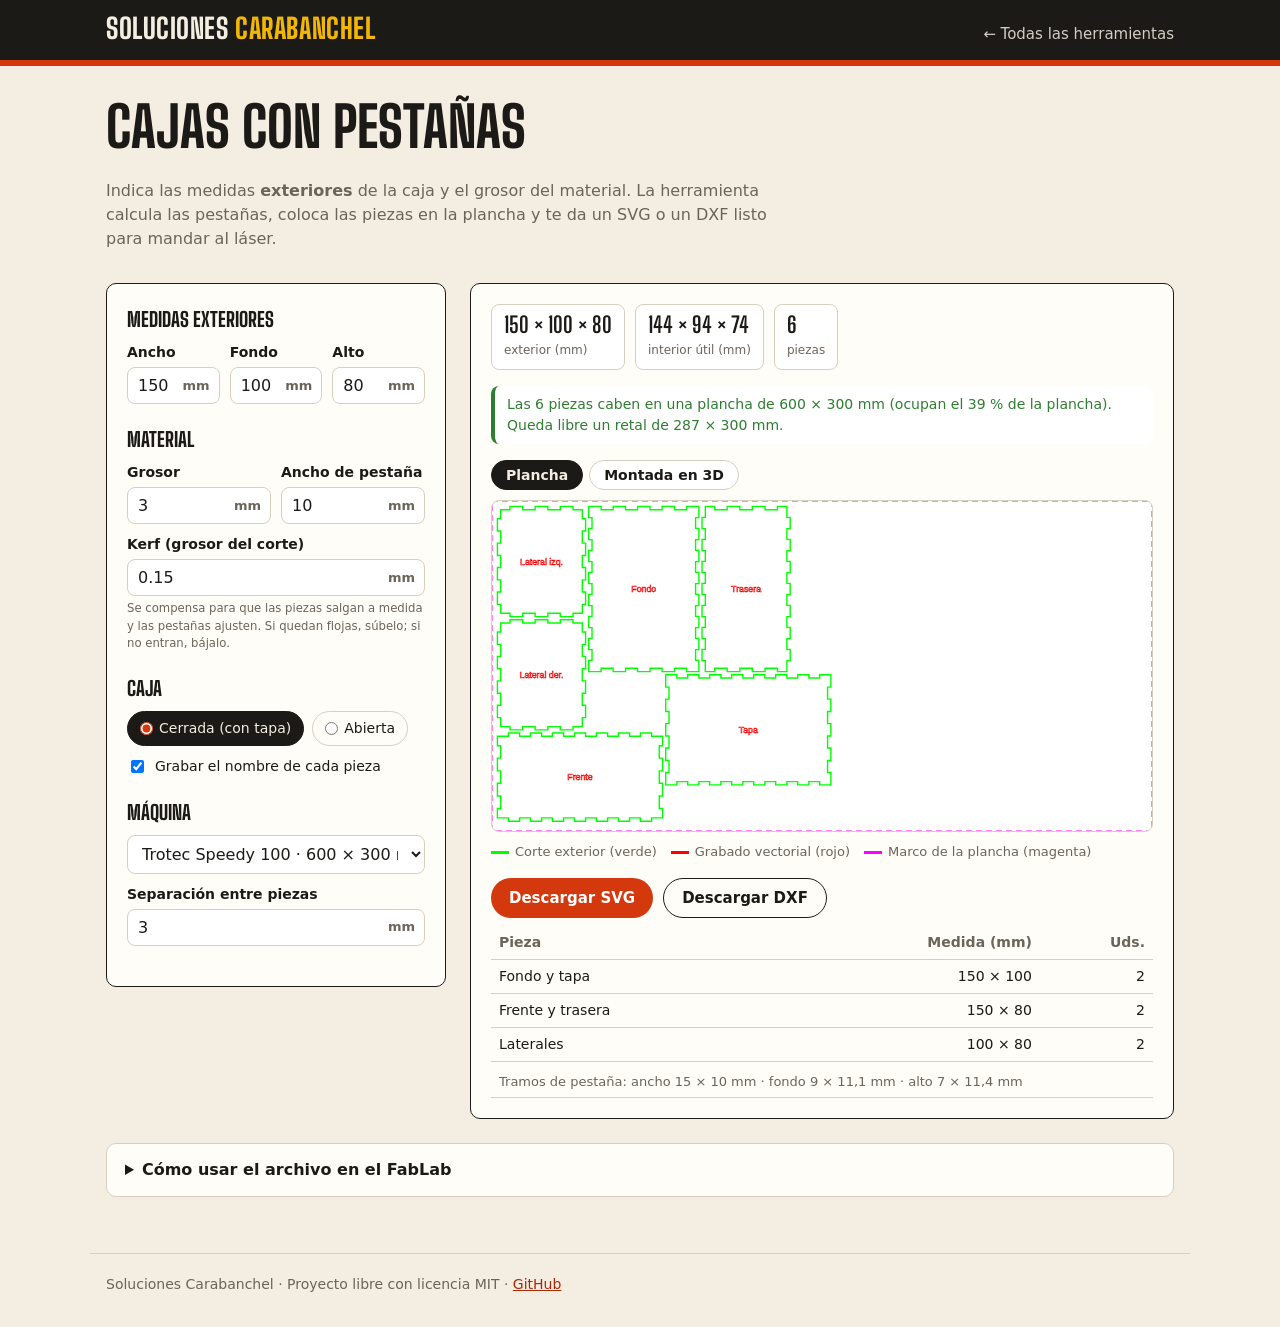
==== cajas/index.html @ 9b2685f3 "Ver la caja montada en 3D en el generador de cajas - cajas/geometria.js: ensamblarCaja() coloca cada" ====
<!doctype html>
<html lang="es">
<head>
  <meta charset="utf-8">
  <meta name="viewport" content="width=device-width, initial-scale=1">
  <title>Cajas con pestañas · Soluciones Carabanchel</title>
  <meta name="description" content="Generador de cajas con uniones de pestañas para corte láser. Medidas exteriores, grosor y kerf; descarga en SVG por capas.">
  <link rel="preconnect" href="https://fonts.googleapis.com">
  <link rel="preconnect" href="https://fonts.gstatic.com" crossorigin>
  <link href="https://fonts.googleapis.com/css2?family=Big+Shoulders+Display:wght@700;800&display=swap" rel="stylesheet">
  <link rel="stylesheet" href="../estilos.css">
  <script type="importmap">
    {
      "imports": {
        "three": "../comun/vendor/three/three.module.js",
        "three/addons/": "../comun/vendor/three/addons/"
      }
    }
  </script>
  <style>
    .intro { padding: 32px 0 8px; }
    .intro h1 { font-size: clamp(36px, 7vw, 56px); }
    .intro p { margin: 0; color: var(--suave); max-width: 680px; }

    .app { display: grid; grid-template-columns: 340px 1fr; gap: 24px; margin-top: 24px; align-items: start; }
    @media (max-width: 820px) { .app { grid-template-columns: 1fr; } }

    form, .resultado { background: var(--tarjeta); border: 1.5px solid var(--tinta); border-radius: var(--radio); padding: 20px; }
    fieldset { border: 0; padding: 0; margin: 0 0 20px; }
    legend { font-family: var(--titulos); font-weight: 800; font-size: 20px; text-transform: uppercase; margin-bottom: 8px; padding: 0; }
    .campos { display: grid; grid-template-columns: repeat(3, 1fr); gap: 10px; }
    .campos.dos { grid-template-columns: repeat(2, 1fr); }
    label { display: flex; flex-direction: column; gap: 4px; font-size: 14px; font-weight: 600; }
    label small { font-weight: 400; color: var(--suave); }
    input[type=number], select {
      width: 100%; font: 16px var(--texto); padding: 8px 10px; border: 1.5px solid var(--linea);
      border-radius: 8px; background: #fff; color: var(--tinta); min-width: 0;
    }
    input[type=number]:focus, select:focus { outline: 2px solid var(--acento); outline-offset: 1px; border-color: transparent; }
    .unidad { position: relative; }
    .unidad input { padding-right: 34px; }
    .unidad::after { content: 'mm'; position: absolute; right: 10px; bottom: 9px; font-size: 13px; color: var(--suave); pointer-events: none; }
    .opciones { display: flex; gap: 8px; flex-wrap: wrap; }
    .opciones label { flex-direction: row; align-items: center; gap: 6px; font-weight: 500; border: 1.5px solid var(--linea); border-radius: 999px; padding: 6px 12px; cursor: pointer; }
    .opciones label:has(input:checked) { border-color: var(--tinta); background: var(--tinta); color: var(--papel); }
    .opciones input { accent-color: var(--acento); margin: 0; }
    .check { flex-direction: row; align-items: center; gap: 8px; font-weight: 500; margin-top: 10px; }
    .ayuda { font-size: 13px; color: var(--suave); margin: 8px 0 0; }

    .resumen { display: flex; gap: 10px; flex-wrap: wrap; margin-bottom: 16px; }
    .dato { border: 1px solid var(--linea); border-radius: 8px; padding: 8px 12px; background: #fff; }
    .dato b { display: block; font-family: var(--titulos); font-size: 22px; line-height: 1.1; }
    .dato span { font-size: 12px; color: var(--suave); }

    .mensajes { list-style: none; padding: 0; margin: 0 0 16px; display: grid; gap: 6px; font-size: 14px; }
    .mensajes li { padding: 8px 12px; border-radius: 8px; border-left: 4px solid; background: #fff; }
    .mensajes .error { border-color: var(--error); color: var(--error); }
    .mensajes .aviso { border-color: var(--aviso); color: var(--aviso); }
    .mensajes .ok { border-color: var(--ok); color: var(--ok); }

    .lienzo { background: #fff; border: 1px solid var(--linea); border-radius: 8px; overflow: hidden; }
    .lienzo svg { display: block; width: 100%; height: auto; max-height: 62vh; }
    .lienzo svg * { vector-effect: non-scaling-stroke; }
    .lienzo .corte path { stroke-width: 1.4px; }
    .lienzo .grabado text { stroke-width: 0.6px; }
    .lienzo .marco rect { stroke-width: 1px; stroke-dasharray: 6 4; }

    .vistas { display: flex; gap: 6px; margin-bottom: 10px; }
    .vistas button { font: 600 14px var(--texto); padding: 6px 14px; border-radius: 999px; border: 1.5px solid var(--linea); background: #fff; color: var(--tinta); cursor: pointer; }
    .vistas button[aria-pressed=true] { background: var(--tinta); border-color: var(--tinta); color: var(--papel); }
    #vista3d { height: min(62vh, 520px); background: #fff; border: 1px solid var(--linea); border-radius: 8px; overflow: hidden; }
    .visor3d-aviso { padding: 16px; margin: 0; color: var(--suave); }
    .despiece { display: flex; flex-direction: row; align-items: center; gap: 10px; flex-wrap: wrap; font-size: 14px; font-weight: 600; margin: 10px 0 16px; }
    .despiece input { width: 200px; accent-color: var(--acento); }
    .despiece small { font-weight: 400; color: var(--suave); }

    .leyenda { display: flex; gap: 14px; flex-wrap: wrap; font-size: 13px; color: var(--suave); margin: 10px 0 16px; }
    .leyenda i { display: inline-block; width: 18px; height: 3px; vertical-align: middle; margin-right: 6px; }

    table { width: 100%; border-collapse: collapse; font-size: 14px; margin-top: 8px; }
    th, td { text-align: left; padding: 6px 8px; border-bottom: 1px solid var(--linea); }
    th { font-weight: 600; color: var(--suave); }
    td.num, th.num { text-align: right; font-variant-numeric: tabular-nums; }
    .acciones { display: flex; gap: 10px; flex-wrap: wrap; margin-top: 16px; }

    details { margin-top: 24px; background: var(--tarjeta); border: 1px solid var(--linea); border-radius: var(--radio); padding: 14px 18px; }
    summary { font-weight: 600; cursor: pointer; }
    details ul { margin: 10px 0 0; padding-left: 20px; }
  </style>
</head>
<body>
  <header class="cabecera">
    <div class="envoltorio">
      <a class="marca" href="../">Soluciones <span>Carabanchel</span></a>
      <nav><a href="../">← Todas las herramientas</a></nav>
    </div>
  </header>

  <main class="envoltorio">
    <section class="intro">
      <h1>Cajas con pestañas</h1>
      <p>Indica las medidas <strong>exteriores</strong> de la caja y el grosor del material. La herramienta calcula las pestañas, coloca las piezas en la plancha y te da un SVG o un DXF listo para mandar al láser.</p>
    </section>

    <div class="app">
      <form id="formulario" autocomplete="off">
        <fieldset>
          <legend>Medidas exteriores</legend>
          <div class="campos">
            <label>Ancho <span class="unidad"><input type="number" name="ancho" value="150" min="10" step="0.5" inputmode="decimal"></span></label>
            <label>Fondo <span class="unidad"><input type="number" name="fondo" value="100" min="10" step="0.5" inputmode="decimal"></span></label>
            <label>Alto <span class="unidad"><input type="number" name="alto" value="80" min="10" step="0.5" inputmode="decimal"></span></label>
          </div>
        </fieldset>

        <fieldset>
          <legend>Material</legend>
          <div class="campos dos">
            <label>Grosor <span class="unidad"><input type="number" name="grosor" value="3" min="0.5" step="0.1" inputmode="decimal" list="grosores"></span></label>
            <label>Ancho de pestaña <span class="unidad"><input type="number" name="pestana" value="10" min="2" step="0.5" inputmode="decimal"></span></label>
          </div>
          <datalist id="grosores"><option value="2"><option value="3"><option value="4"><option value="5"><option value="6"></datalist>
          <label style="margin-top:10px">Kerf (grosor del corte) <span class="unidad"><input type="number" name="kerf" value="0.15" min="0" max="1" step="0.01" inputmode="decimal"></span>
            <small>Se compensa para que las piezas salgan a medida y las pestañas ajusten. Si quedan flojas, súbelo; si no entran, bájalo.</small>
          </label>
        </fieldset>

        <fieldset>
          <legend>Caja</legend>
          <div class="opciones" role="radiogroup" aria-label="Tipo de caja">
            <label><input type="radio" name="tapa" value="si" checked> Cerrada (con tapa)</label>
            <label><input type="radio" name="tapa" value="no"> Abierta</label>
          </div>
          <label class="check"><input type="checkbox" name="etiquetas" checked> Grabar el nombre de cada pieza</label>
        </fieldset>

        <fieldset>
          <legend>Máquina</legend>
          <select name="maquina" aria-label="Máquina láser">
            <option value="trotec" selected>Trotec Speedy 100 · 600 × 300 mm</option>
            <option value="widlaser">Widlaser 900 · 1200 × 800 mm</option>
            <option value="otra">Otra plancha…</option>
          </select>
          <label style="margin-top:10px">Separación entre piezas <span class="unidad"><input type="number" name="separacion" value="3" min="0" max="20" step="0.5" inputmode="decimal"></span></label>
          <div class="campos dos" id="plancha" hidden style="margin-top:10px">
            <label>Ancho plancha <span class="unidad"><input type="number" name="planchaAncho" value="600" min="50" step="1" inputmode="decimal"></span></label>
            <label>Alto plancha <span class="unidad"><input type="number" name="planchaAlto" value="400" min="50" step="1" inputmode="decimal"></span></label>
          </div>
        </fieldset>
      </form>

      <section class="resultado" aria-live="polite">
        <div class="resumen" id="resumen"></div>
        <ul class="mensajes" id="mensajes"></ul>
        <div class="vistas" role="group" aria-label="Vista">
          <button type="button" id="verPlancha" aria-pressed="true">Plancha</button>
          <button type="button" id="ver3D" aria-pressed="false">Montada en 3D</button>
        </div>
        <div class="lienzo" id="lienzo"></div>
        <div id="panel3d" hidden>
          <div id="vista3d"></div>
          <label class="despiece">Despiece <input type="range" id="despiece" min="0" max="1" step="0.01" value="0">
            <button class="boton secundario" type="button" id="encuadrar" style="padding:6px 14px">Encuadrar</button>
            <small>Arrastra para girar, rueda o pellizco para acercar.</small>
          </label>
        </div>
        <div class="leyenda" id="leyenda">
          <span><i style="background:#00ff00"></i>Corte exterior (verde)</span>
          <span><i style="background:#ff0000"></i>Grabado vectorial (rojo)</span>
          <span><i style="background:#ff00ff"></i>Marco de la plancha (magenta)</span>
        </div>
        <div class="acciones">
          <button class="boton" id="descargar" type="button">Descargar SVG</button>
          <button class="boton secundario" id="descargarDXF" type="button">Descargar DXF</button>
        </div>
        <table id="tabla"></table>
      </section>
    </div>

    <details>
      <summary>Cómo usar el archivo en el FabLab</summary>
      <ul>
        <li><b>SVG</b>: ábrelo en Illustrator; se abre a escala real (mm) y con capas separadas por color, según las plantillas del FabLab.</li>
        <li><b>DXF</b>: para Rhino, AutoCAD u otros programas. Trae tres capas (CORTE_EXTERIOR, GRABADO_VECTORIAL y MARCO) con su color asignado y las líneas en color «por capa». Está en milímetros: si el programa pregunta las unidades al importar, elige mm.</li>
        <li><b>Verde</b>: corte exterior. <b>Rojo</b>: grabado vectorial de los nombres (desactívalo si no lo quieres). <b>Magenta</b>: marco de la plancha, no se corta.</li>
        <li>Las piezas se colocan juntas en una esquina para dejar libre el retal más grande posible, que podrás aprovechar para otro trabajo.</li>
        <li>Haz primero una prueba con una esquina para comprobar el ajuste y corrige el kerf si hace falta.</li>
        <li>Las medidas son exteriores: el hueco interior útil aparece arriba como «interior».</li>
      </ul>
    </details>
  </main>

  <footer class="envoltorio pie">
    Soluciones Carabanchel · Proyecto libre con licencia MIT ·
    <a href="https://github.com/soluciones-carabanchel/soluciones-carabanchel.github.io">GitHub</a>
  </footer>

  <script type="module" src="app.js"></script>
</body>
</html>
---- estilos.css ----
/* Soluciones Carabanchel: estilos comunes */
:root {
  --papel: #f3ede2;
  --tarjeta: #fffdf8;
  --tinta: #1c1a17;
  --suave: #6b645a;
  --linea: #d8cfc0;
  --acento: #d4380d;      /* rojo rótulo */
  --acento-oscuro: #a82a06;
  --amarillo: #f2b705;
  --ok: #2f7d32;
  --aviso: #9a6700;
  --error: #b42318;
  --radio: 10px;
  --titulos: 'Big Shoulders Display', 'Arial Narrow', Impact, sans-serif;
  --texto: system-ui, -apple-system, 'Segoe UI', Roboto, sans-serif;
  color-scheme: light;
}

* { box-sizing: border-box; }
[hidden] { display: none !important; }

body {
  margin: 0;
  background: var(--papel);
  color: var(--tinta);
  font-family: var(--texto);
  font-size: 16px;
  line-height: 1.5;
}

a { color: var(--acento-oscuro); }

.envoltorio { max-width: 1100px; margin: 0 auto; padding: 0 16px; }

/* Cabecera tipo rótulo */
.cabecera {
  background: var(--tinta);
  color: var(--papel);
  border-bottom: 6px solid var(--acento);
}
.cabecera .envoltorio {
  display: flex; align-items: baseline; justify-content: space-between;
  gap: 12px; flex-wrap: wrap; padding-top: 14px; padding-bottom: 14px;
}
.marca {
  font-family: var(--titulos); font-weight: 800; font-size: 28px;
  letter-spacing: .02em; text-transform: uppercase;
  color: var(--papel); text-decoration: none; line-height: 1;
}
.marca span { color: var(--amarillo); }
.cabecera nav a { color: var(--papel); opacity: .85; text-decoration: none; font-size: 15px; }
.cabecera nav a:hover { opacity: 1; text-decoration: underline; }

h1, h2, h3 { font-family: var(--titulos); font-weight: 800; line-height: 1.05; margin: 0 0 .4em; }
h1 { font-size: clamp(40px, 8vw, 72px); text-transform: uppercase; }
h2 { font-size: 30px; }
h3 { font-size: 22px; }

.pie {
  margin-top: 56px; border-top: 1px solid var(--linea);
  padding-top: 20px; padding-bottom: 32px; color: var(--suave); font-size: 14px;
}

.boton {
  display: inline-flex; align-items: center; gap: 8px;
  background: var(--acento); color: #fff; border: 0; border-radius: 999px;
  padding: 10px 18px; font: 600 15px var(--texto); cursor: pointer;
  text-decoration: none;
}
.boton:hover { background: var(--acento-oscuro); }
.boton:disabled { background: var(--linea); color: var(--suave); cursor: not-allowed; }
.boton.secundario { background: transparent; color: var(--tinta); border: 1.5px solid var(--tinta); }
.boton.secundario:hover { background: var(--tinta); color: var(--papel); }

/* ==========================================================
   Sistema común para las apps
   Cada herramienta usa estas piezas; en su propia página solo
   va lo que es exclusivo de ella. Muestrario: /muestrario/
   ========================================================== */

/* Cabecera de la herramienta */
.intro { padding: 32px 0 8px; }
.intro h1 { font-size: clamp(36px, 7vw, 56px); }
.intro p { margin: 0; color: var(--suave); max-width: 680px; }

/* Disposición: panel de datos a la izquierda, resultado a la derecha */
.app { display: grid; grid-template-columns: 340px minmax(0, 1fr); gap: 24px; margin-top: 24px; align-items: start; }
@media (max-width: 820px) { .app { grid-template-columns: minmax(0, 1fr); } }

.panel { background: var(--tarjeta); border: 1.5px solid var(--tinta); border-radius: var(--radio); padding: 20px; min-width: 0; }

/* Formularios */
.panel fieldset { border: 0; padding: 0; margin: 0 0 20px; min-width: 0; }
.panel fieldset:last-child { margin-bottom: 0; }
.panel legend { font-family: var(--titulos); font-weight: 800; font-size: 20px; text-transform: uppercase; margin-bottom: 8px; padding: 0; }
.campos { display: grid; grid-template-columns: repeat(3, minmax(0, 1fr)); gap: 10px; }
.campos.dos { grid-template-columns: repeat(2, minmax(0, 1fr)); }
.panel label { display: flex; flex-direction: column; gap: 4px; font-size: 14px; font-weight: 600; }
.panel label small { font-weight: 400; color: var(--suave); }
.panel input[type=number], .panel input[type=text], .panel select {
  width: 100%; font: 16px var(--texto); padding: 8px 10px; border: 1.5px solid var(--linea);
  border-radius: 8px; background: #fff; color: var(--tinta); min-width: 0;
}
.panel input:focus-visible, .panel select:focus-visible { outline: 2px solid var(--acento); outline-offset: 1px; border-color: transparent; }
.unidad { position: relative; }
.unidad input { padding-right: 34px; }
.unidad::after { content: attr(data-unidad); position: absolute; right: 10px; bottom: 9px; font-size: 13px; color: var(--suave); pointer-events: none; }
.unidad:not([data-unidad])::after { content: 'mm'; }
.opciones { display: flex; gap: 8px; flex-wrap: wrap; }
.panel .opciones label { flex-direction: row; align-items: center; gap: 6px; font-weight: 500; border: 1.5px solid var(--linea); border-radius: 999px; padding: 6px 12px; cursor: pointer; }
.panel .opciones label:has(input:checked) { border-color: var(--tinta); background: var(--tinta); color: var(--papel); }
.opciones input { accent-color: var(--acento); margin: 0; }
.panel label.check { flex-direction: row; align-items: center; gap: 8px; font-weight: 500; }
.separado { margin-top: 10px; }
.ayuda { font-size: 13px; color: var(--suave); margin: 8px 0 0; }

/* Resultado: cifras clave */
.resumen { display: flex; gap: 10px; flex-wrap: wrap; margin-bottom: 16px; }
.dato { border: 1px solid var(--linea); border-radius: 8px; padding: 8px 12px; background: #fff; }
.dato b { display: block; font-family: var(--titulos); font-size: 22px; line-height: 1.1; }
.dato span { font-size: 12px; color: var(--suave); }

/* Avisos: <li class="error|aviso|ok"> */
.mensajes { list-style: none; padding: 0; margin: 0 0 16px; display: grid; gap: 6px; font-size: 14px; }
.mensajes:empty { display: none; }
.mensajes li { padding: 8px 12px; border-radius: 8px; border-left: 4px solid; background: #fff; }
.mensajes .error { border-color: var(--error); color: var(--error); }
.mensajes .aviso { border-color: var(--aviso); color: var(--aviso); }
.mensajes .ok { border-color: var(--ok); color: var(--ok); }

/* Vista previa del archivo */
.lienzo { background: #fff; border: 1px solid var(--linea); border-radius: 8px; overflow: hidden; }
.lienzo svg { display: block; width: 100%; height: auto; max-height: 62vh; }
.lienzo svg * { vector-effect: non-scaling-stroke; }

/* Leyenda de capas: <span><i class="capa-corte-ext"></i>…</span> */
.leyenda { display: flex; gap: 14px; flex-wrap: wrap; font-size: 13px; color: var(--suave); margin: 10px 0 16px; }
.leyenda i { display: inline-block; width: 18px; height: 3px; vertical-align: middle; margin-right: 6px; background: currentColor; }

/* Colores de capa del FabLab (mismos valores que en los archivos) */
.capa-raster       { background: #000000 !important; }
.capa-grabado      { background: #ff0000 !important; }
.capa-corte-int    { background: #0000ff !important; }
.capa-corte-medio  { background: #00ffff !important; }
.capa-corte-ext    { background: #00ff00 !important; }
.capa-marco        { background: #ff00ff !important; }

/* Botones de descarga y tablas de piezas */
.acciones { display: flex; gap: 10px; flex-wrap: wrap; margin-top: 16px; }
.tabla { width: 100%; border-collapse: collapse; font-size: 14px; margin-top: 8px; }
.tabla th, .tabla td { text-align: left; padding: 6px 8px; border-bottom: 1px solid var(--linea); }
.tabla th { font-weight: 600; color: var(--suave); }
.tabla .num { text-align: right; font-variant-numeric: tabular-nums; }

/* Notas plegables bajo la app */
.notas { margin-top: 24px; background: var(--tarjeta); border: 1px solid var(--linea); border-radius: var(--radio); padding: 14px 18px; }
.notas summary { font-weight: 600; cursor: pointer; }
.notas ul { margin: 10px 0 0; padding-left: 20px; }
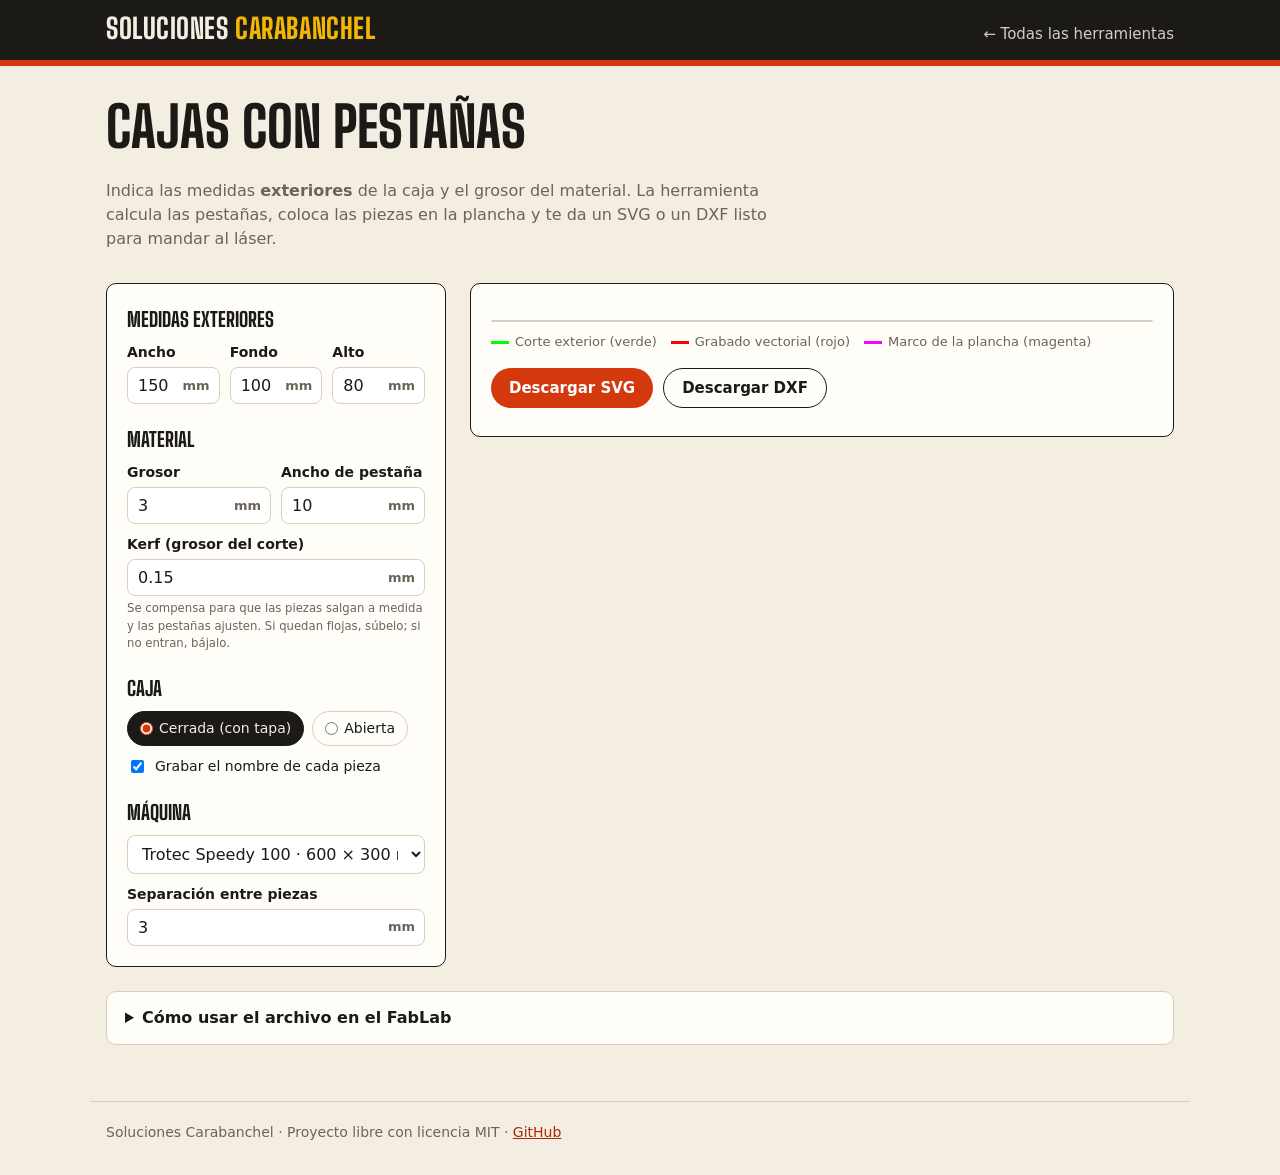
==== commit 3be0a214: "Merge pull request #6 from soluciones-carabanchel/claude/project-thread-ehzmje Sistema común de esti" ====
--- a/cajas/index.html
+++ b/cajas/index.html
@@ -9,83 +9,11 @@
   <link rel="preconnect" href="https://fonts.gstatic.com" crossorigin>
   <link href="https://fonts.googleapis.com/css2?family=Big+Shoulders+Display:wght@700;800&display=swap" rel="stylesheet">
   <link rel="stylesheet" href="../estilos.css">
-  <script type="importmap">
-    {
-      "imports": {
-        "three": "../comun/vendor/three/three.module.js",
-        "three/addons/": "../comun/vendor/three/addons/"
-      }
-    }
-  </script>
   <style>
-    .intro { padding: 32px 0 8px; }
-    .intro h1 { font-size: clamp(36px, 7vw, 56px); }
-    .intro p { margin: 0; color: var(--suave); max-width: 680px; }
-
-    .app { display: grid; grid-template-columns: 340px 1fr; gap: 24px; margin-top: 24px; align-items: start; }
-    @media (max-width: 820px) { .app { grid-template-columns: 1fr; } }
-
-    form, .resultado { background: var(--tarjeta); border: 1.5px solid var(--tinta); border-radius: var(--radio); padding: 20px; }
-    fieldset { border: 0; padding: 0; margin: 0 0 20px; }
-    legend { font-family: var(--titulos); font-weight: 800; font-size: 20px; text-transform: uppercase; margin-bottom: 8px; padding: 0; }
-    .campos { display: grid; grid-template-columns: repeat(3, 1fr); gap: 10px; }
-    .campos.dos { grid-template-columns: repeat(2, 1fr); }
-    label { display: flex; flex-direction: column; gap: 4px; font-size: 14px; font-weight: 600; }
-    label small { font-weight: 400; color: var(--suave); }
-    input[type=number], select {
-      width: 100%; font: 16px var(--texto); padding: 8px 10px; border: 1.5px solid var(--linea);
-      border-radius: 8px; background: #fff; color: var(--tinta); min-width: 0;
-    }
-    input[type=number]:focus, select:focus { outline: 2px solid var(--acento); outline-offset: 1px; border-color: transparent; }
-    .unidad { position: relative; }
-    .unidad input { padding-right: 34px; }
-    .unidad::after { content: 'mm'; position: absolute; right: 10px; bottom: 9px; font-size: 13px; color: var(--suave); pointer-events: none; }
-    .opciones { display: flex; gap: 8px; flex-wrap: wrap; }
-    .opciones label { flex-direction: row; align-items: center; gap: 6px; font-weight: 500; border: 1.5px solid var(--linea); border-radius: 999px; padding: 6px 12px; cursor: pointer; }
-    .opciones label:has(input:checked) { border-color: var(--tinta); background: var(--tinta); color: var(--papel); }
-    .opciones input { accent-color: var(--acento); margin: 0; }
-    .check { flex-direction: row; align-items: center; gap: 8px; font-weight: 500; margin-top: 10px; }
-    .ayuda { font-size: 13px; color: var(--suave); margin: 8px 0 0; }
-
-    .resumen { display: flex; gap: 10px; flex-wrap: wrap; margin-bottom: 16px; }
-    .dato { border: 1px solid var(--linea); border-radius: 8px; padding: 8px 12px; background: #fff; }
-    .dato b { display: block; font-family: var(--titulos); font-size: 22px; line-height: 1.1; }
-    .dato span { font-size: 12px; color: var(--suave); }
-
-    .mensajes { list-style: none; padding: 0; margin: 0 0 16px; display: grid; gap: 6px; font-size: 14px; }
-    .mensajes li { padding: 8px 12px; border-radius: 8px; border-left: 4px solid; background: #fff; }
-    .mensajes .error { border-color: var(--error); color: var(--error); }
-    .mensajes .aviso { border-color: var(--aviso); color: var(--aviso); }
-    .mensajes .ok { border-color: var(--ok); color: var(--ok); }
-
-    .lienzo { background: #fff; border: 1px solid var(--linea); border-radius: 8px; overflow: hidden; }
-    .lienzo svg { display: block; width: 100%; height: auto; max-height: 62vh; }
-    .lienzo svg * { vector-effect: non-scaling-stroke; }
+    /* Solo lo propio de cajas: grosor de línea de cada capa en la vista previa */
     .lienzo .corte path { stroke-width: 1.4px; }
     .lienzo .grabado text { stroke-width: 0.6px; }
     .lienzo .marco rect { stroke-width: 1px; stroke-dasharray: 6 4; }
-
-    .vistas { display: flex; gap: 6px; margin-bottom: 10px; }
-    .vistas button { font: 600 14px var(--texto); padding: 6px 14px; border-radius: 999px; border: 1.5px solid var(--linea); background: #fff; color: var(--tinta); cursor: pointer; }
-    .vistas button[aria-pressed=true] { background: var(--tinta); border-color: var(--tinta); color: var(--papel); }
-    #vista3d { height: min(62vh, 520px); background: #fff; border: 1px solid var(--linea); border-radius: 8px; overflow: hidden; }
-    .visor3d-aviso { padding: 16px; margin: 0; color: var(--suave); }
-    .despiece { display: flex; flex-direction: row; align-items: center; gap: 10px; flex-wrap: wrap; font-size: 14px; font-weight: 600; margin: 10px 0 16px; }
-    .despiece input { width: 200px; accent-color: var(--acento); }
-    .despiece small { font-weight: 400; color: var(--suave); }
-
-    .leyenda { display: flex; gap: 14px; flex-wrap: wrap; font-size: 13px; color: var(--suave); margin: 10px 0 16px; }
-    .leyenda i { display: inline-block; width: 18px; height: 3px; vertical-align: middle; margin-right: 6px; }
-
-    table { width: 100%; border-collapse: collapse; font-size: 14px; margin-top: 8px; }
-    th, td { text-align: left; padding: 6px 8px; border-bottom: 1px solid var(--linea); }
-    th { font-weight: 600; color: var(--suave); }
-    td.num, th.num { text-align: right; font-variant-numeric: tabular-nums; }
-    .acciones { display: flex; gap: 10px; flex-wrap: wrap; margin-top: 16px; }
-
-    details { margin-top: 24px; background: var(--tarjeta); border: 1px solid var(--linea); border-radius: var(--radio); padding: 14px 18px; }
-    summary { font-weight: 600; cursor: pointer; }
-    details ul { margin: 10px 0 0; padding-left: 20px; }
   </style>
 </head>
 <body>
@@ -103,7 +31,7 @@
     </section>
 
     <div class="app">
-      <form id="formulario" autocomplete="off">
+      <form class="panel" id="formulario" autocomplete="off">
         <fieldset>
           <legend>Medidas exteriores</legend>
           <div class="campos">
@@ -120,7 +48,7 @@
             <label>Ancho de pestaña <span class="unidad"><input type="number" name="pestana" value="10" min="2" step="0.5" inputmode="decimal"></span></label>
           </div>
           <datalist id="grosores"><option value="2"><option value="3"><option value="4"><option value="5"><option value="6"></datalist>
-          <label style="margin-top:10px">Kerf (grosor del corte) <span class="unidad"><input type="number" name="kerf" value="0.15" min="0" max="1" step="0.01" inputmode="decimal"></span>
+          <label class="separado">Kerf (grosor del corte) <span class="unidad"><input type="number" name="kerf" value="0.15" min="0" max="1" step="0.01" inputmode="decimal"></span>
             <small>Se compensa para que las piezas salgan a medida y las pestañas ajusten. Si quedan flojas, súbelo; si no entran, bájalo.</small>
           </label>
         </fieldset>
@@ -131,7 +59,7 @@
             <label><input type="radio" name="tapa" value="si" checked> Cerrada (con tapa)</label>
             <label><input type="radio" name="tapa" value="no"> Abierta</label>
           </div>
-          <label class="check"><input type="checkbox" name="etiquetas" checked> Grabar el nombre de cada pieza</label>
+          <label class="check separado"><input type="checkbox" name="etiquetas" checked> Grabar el nombre de cada pieza</label>
         </fieldset>
 
         <fieldset>
@@ -141,43 +69,32 @@
             <option value="widlaser">Widlaser 900 · 1200 × 800 mm</option>
             <option value="otra">Otra plancha…</option>
           </select>
-          <label style="margin-top:10px">Separación entre piezas <span class="unidad"><input type="number" name="separacion" value="3" min="0" max="20" step="0.5" inputmode="decimal"></span></label>
-          <div class="campos dos" id="plancha" hidden style="margin-top:10px">
+          <label class="separado">Separación entre piezas <span class="unidad"><input type="number" name="separacion" value="3" min="0" max="20" step="0.5" inputmode="decimal"></span></label>
+          <div class="campos dos separado" id="plancha" hidden>
             <label>Ancho plancha <span class="unidad"><input type="number" name="planchaAncho" value="600" min="50" step="1" inputmode="decimal"></span></label>
             <label>Alto plancha <span class="unidad"><input type="number" name="planchaAlto" value="400" min="50" step="1" inputmode="decimal"></span></label>
           </div>
         </fieldset>
       </form>
 
-      <section class="resultado" aria-live="polite">
+      <section class="panel resultado" aria-live="polite">
         <div class="resumen" id="resumen"></div>
         <ul class="mensajes" id="mensajes"></ul>
-        <div class="vistas" role="group" aria-label="Vista">
-          <button type="button" id="verPlancha" aria-pressed="true">Plancha</button>
-          <button type="button" id="ver3D" aria-pressed="false">Montada en 3D</button>
-        </div>
         <div class="lienzo" id="lienzo"></div>
-        <div id="panel3d" hidden>
-          <div id="vista3d"></div>
-          <label class="despiece">Despiece <input type="range" id="despiece" min="0" max="1" step="0.01" value="0">
-            <button class="boton secundario" type="button" id="encuadrar" style="padding:6px 14px">Encuadrar</button>
-            <small>Arrastra para girar, rueda o pellizco para acercar.</small>
-          </label>
-        </div>
-        <div class="leyenda" id="leyenda">
-          <span><i style="background:#00ff00"></i>Corte exterior (verde)</span>
-          <span><i style="background:#ff0000"></i>Grabado vectorial (rojo)</span>
-          <span><i style="background:#ff00ff"></i>Marco de la plancha (magenta)</span>
+        <div class="leyenda">
+          <span><i class="capa-corte-ext"></i>Corte exterior (verde)</span>
+          <span><i class="capa-grabado"></i>Grabado vectorial (rojo)</span>
+          <span><i class="capa-marco"></i>Marco de la plancha (magenta)</span>
         </div>
         <div class="acciones">
           <button class="boton" id="descargar" type="button">Descargar SVG</button>
           <button class="boton secundario" id="descargarDXF" type="button">Descargar DXF</button>
         </div>
-        <table id="tabla"></table>
+        <table class="tabla" id="tabla"></table>
       </section>
     </div>
 
-    <details>
+    <details class="notas">
       <summary>Cómo usar el archivo en el FabLab</summary>
       <ul>
         <li><b>SVG</b>: ábrelo en Illustrator; se abre a escala real (mm) y con capas separadas por color, según las plantillas del FabLab.</li>
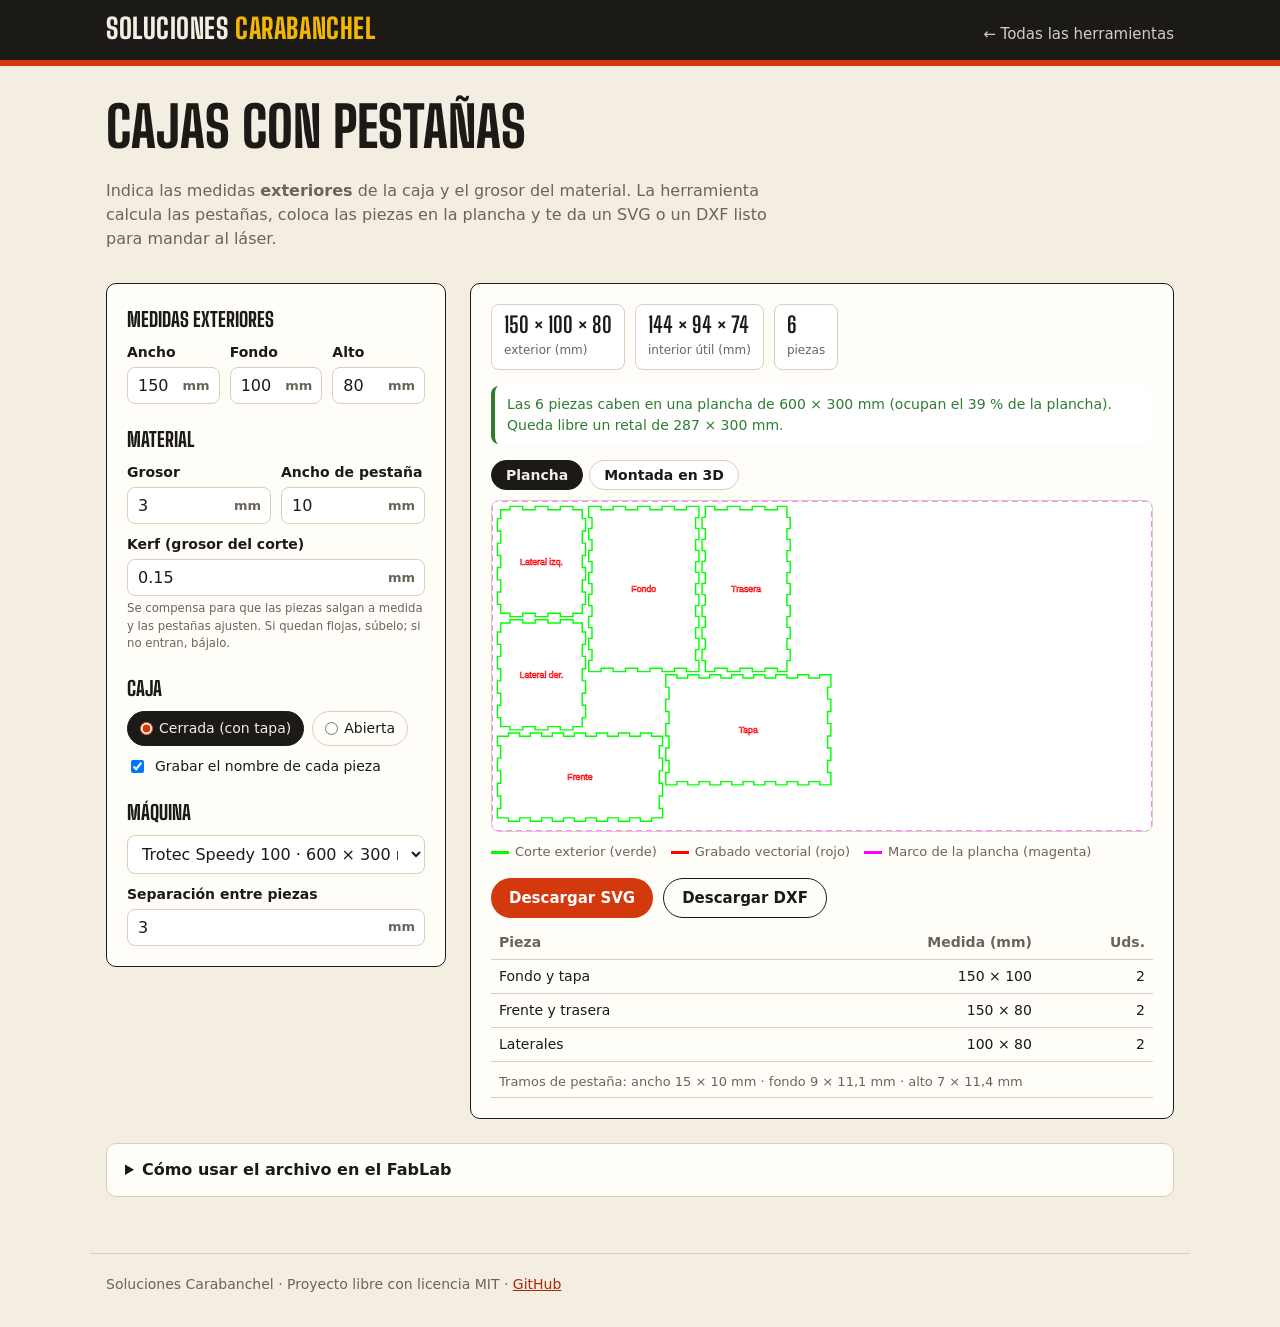
==== commit e6af351a: "Integrar main (sistema común de estilos) en la vista 3D de cajas Co-Authored-By: Claude Opus 5.5 <no" ====
--- a/cajas/index.html
+++ b/cajas/index.html
@@ -9,11 +9,29 @@
   <link rel="preconnect" href="https://fonts.gstatic.com" crossorigin>
   <link href="https://fonts.googleapis.com/css2?family=Big+Shoulders+Display:wght@700;800&display=swap" rel="stylesheet">
   <link rel="stylesheet" href="../estilos.css">
+  <script type="importmap">
+    {
+      "imports": {
+        "three": "../comun/vendor/three/three.module.js",
+        "three/addons/": "../comun/vendor/three/addons/"
+      }
+    }
+  </script>
   <style>
     /* Solo lo propio de cajas: grosor de línea de cada capa en la vista previa */
     .lienzo .corte path { stroke-width: 1.4px; }
     .lienzo .grabado text { stroke-width: 0.6px; }
     .lienzo .marco rect { stroke-width: 1px; stroke-dasharray: 6 4; }
+
+    /* Vista 3D */
+    .vistas { display: flex; gap: 6px; margin-bottom: 10px; }
+    .vistas button { font: 600 14px var(--texto); padding: 6px 14px; border-radius: 999px; border: 1.5px solid var(--linea); background: #fff; color: var(--tinta); cursor: pointer; }
+    .vistas button[aria-pressed=true] { background: var(--tinta); border-color: var(--tinta); color: var(--papel); }
+    #vista3d { height: min(62vh, 520px); background: #fff; border: 1px solid var(--linea); border-radius: 8px; overflow: hidden; }
+    .visor3d-aviso { padding: 16px; margin: 0; color: var(--suave); }
+    .despiece { display: flex; flex-direction: row; align-items: center; gap: 10px; flex-wrap: wrap; font-size: 14px; font-weight: 600; margin: 10px 0 16px; }
+    .despiece input { width: 200px; accent-color: var(--acento); }
+    .despiece small { font-weight: 400; color: var(--suave); }
   </style>
 </head>
 <body>
@@ -80,8 +98,19 @@
       <section class="panel resultado" aria-live="polite">
         <div class="resumen" id="resumen"></div>
         <ul class="mensajes" id="mensajes"></ul>
+        <div class="vistas" role="group" aria-label="Vista">
+          <button type="button" id="verPlancha" aria-pressed="true">Plancha</button>
+          <button type="button" id="ver3D" aria-pressed="false">Montada en 3D</button>
+        </div>
         <div class="lienzo" id="lienzo"></div>
-        <div class="leyenda">
+        <div id="panel3d" hidden>
+          <div id="vista3d"></div>
+          <label class="despiece">Despiece <input type="range" id="despiece" min="0" max="1" step="0.01" value="0">
+            <button class="boton secundario" type="button" id="encuadrar" style="padding:6px 14px">Encuadrar</button>
+            <small>Arrastra para girar, rueda o pellizco para acercar.</small>
+          </label>
+        </div>
+        <div class="leyenda" id="leyenda">
           <span><i class="capa-corte-ext"></i>Corte exterior (verde)</span>
           <span><i class="capa-grabado"></i>Grabado vectorial (rojo)</span>
           <span><i class="capa-marco"></i>Marco de la plancha (magenta)</span>
@@ -103,6 +132,7 @@
         <li>Las piezas se colocan juntas en una esquina para dejar libre el retal más grande posible, que podrás aprovechar para otro trabajo.</li>
         <li>Haz primero una prueba con una esquina para comprobar el ajuste y corrige el kerf si hace falta.</li>
         <li>Las medidas son exteriores: el hueco interior útil aparece arriba como «interior».</li>
+        <li><b>Montada en 3D</b>: muestra la caja montada con sus medidas reales (sin kerf). Mueve el deslizador de despiece para ver cómo encajan las pestañas.</li>
       </ul>
     </details>
   </main>
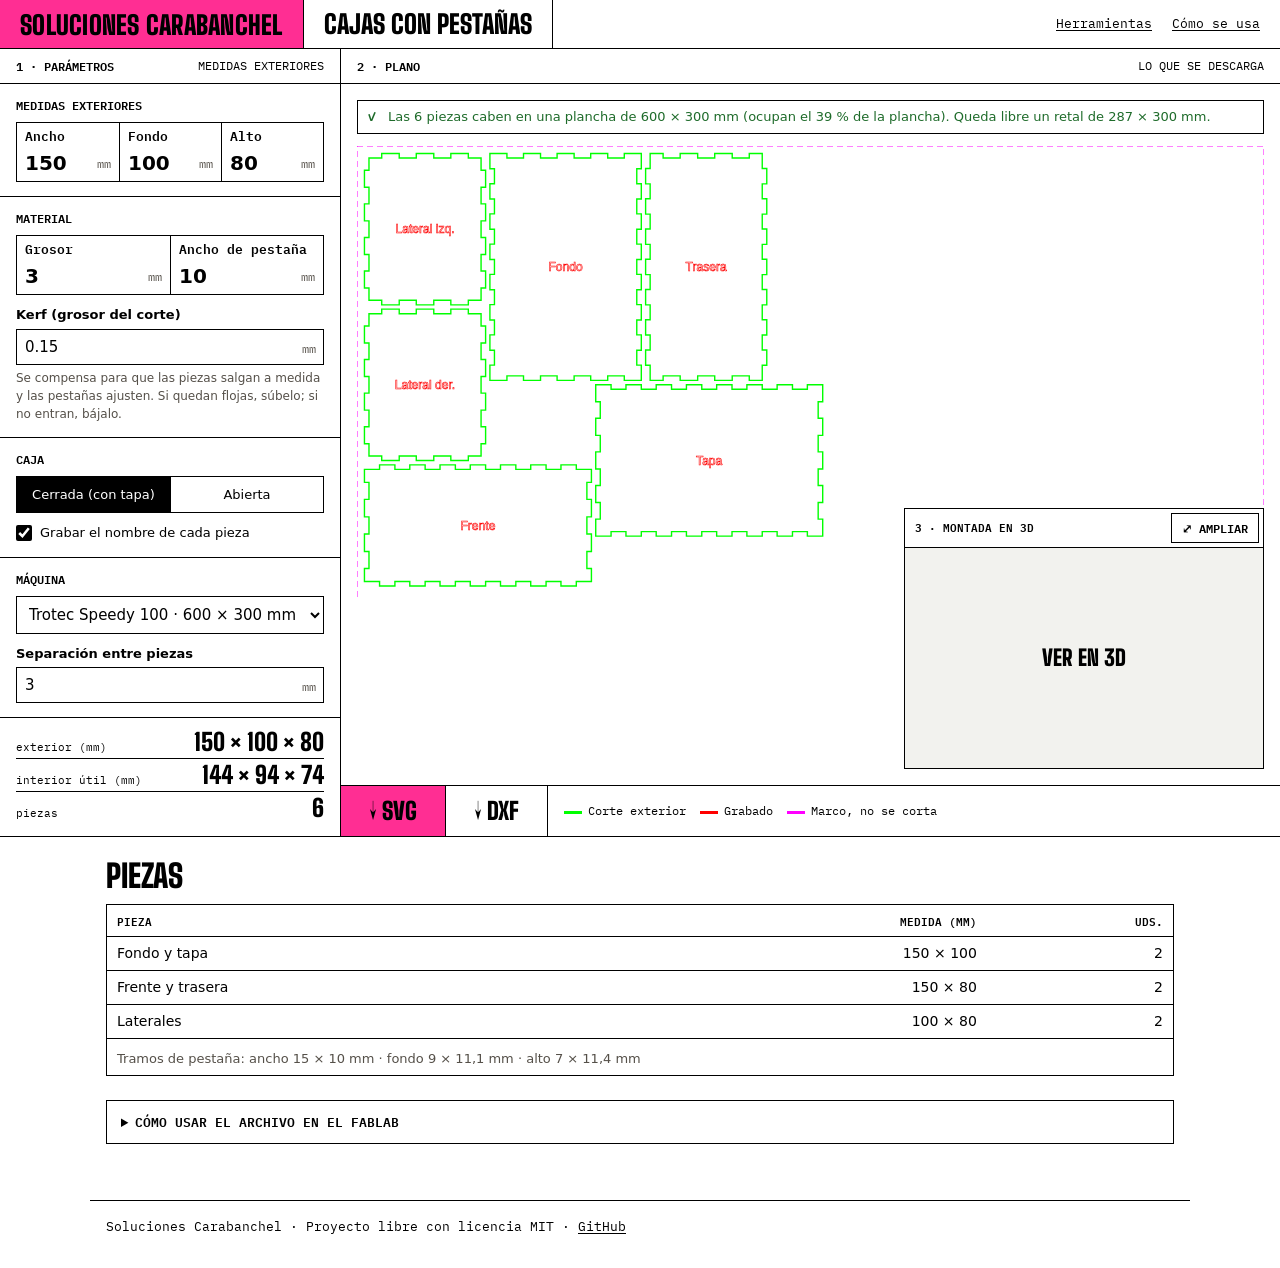
==== commit 6de5b78f: "Estética seca y disposición D3 (parámetros | plano con 3D en ventanita) Nuevo estilo común: blanco, " ====
--- a/cajas/index.html
+++ b/cajas/index.html
@@ -7,7 +7,7 @@
   <meta name="description" content="Generador de cajas con uniones de pestañas para corte láser. Medidas exteriores, grosor y kerf; descarga en SVG por capas.">
   <link rel="preconnect" href="https://fonts.googleapis.com">
   <link rel="preconnect" href="https://fonts.gstatic.com" crossorigin>
-  <link href="https://fonts.googleapis.com/css2?family=Big+Shoulders+Display:wght@700;800&display=swap" rel="stylesheet">
+  <link href="https://fonts.googleapis.com/css2?family=Big+Shoulders+Display:wght@800;900&family=IBM+Plex+Mono:wght@400;600&display=swap" rel="stylesheet">
   <link rel="stylesheet" href="../estilos.css">
   <script type="importmap">
     {
@@ -22,108 +22,107 @@
     .lienzo .corte path { stroke-width: 1.4px; }
     .lienzo .grabado text { stroke-width: 0.6px; }
     .lienzo .marco rect { stroke-width: 1px; stroke-dasharray: 6 4; }
-
-    /* Vista 3D */
-    .vistas { display: flex; gap: 6px; margin-bottom: 10px; }
-    .vistas button { font: 600 14px var(--texto); padding: 6px 14px; border-radius: 999px; border: 1.5px solid var(--linea); background: #fff; color: var(--tinta); cursor: pointer; }
-    .vistas button[aria-pressed=true] { background: var(--tinta); border-color: var(--tinta); color: var(--papel); }
-    #vista3d { height: min(62vh, 520px); background: #fff; border: 1px solid var(--linea); border-radius: 8px; overflow: hidden; }
-    .visor3d-aviso { padding: 16px; margin: 0; color: var(--suave); }
-    .despiece { display: flex; flex-direction: row; align-items: center; gap: 10px; flex-wrap: wrap; font-size: 14px; font-weight: 600; margin: 10px 0 16px; }
-    .despiece input { width: 200px; accent-color: var(--acento); }
-    .despiece small { font-weight: 400; color: var(--suave); }
+    .detalles { padding-top: 24px; }
   </style>
 </head>
 <body>
   <header class="cabecera">
-    <div class="envoltorio">
-      <a class="marca" href="../">Soluciones <span>Carabanchel</span></a>
-      <nav><a href="../">← Todas las herramientas</a></nav>
+    <div class="izq">
+      <a class="marca" href="../">Soluciones Carabanchel</a>
+      <h1 class="titulo-app">Cajas con pestañas</h1>
     </div>
+    <nav><a href="../">Herramientas</a><a href="#como-se-usa">Cómo se usa</a></nav>
   </header>
 
-  <main class="envoltorio">
-    <section class="intro">
-      <h1>Cajas con pestañas</h1>
-      <p>Indica las medidas <strong>exteriores</strong> de la caja y el grosor del material. La herramienta calcula las pestañas, coloca las piezas en la plancha y te da un SVG o un DXF listo para mandar al láser.</p>
-    </section>
+  <main>
+    <div class="marco-app">
+      <section class="zona entrada">
+        <div class="zona-cab"><span>1 · Parámetros</span><span>medidas exteriores</span></div>
+        <form class="panel" id="formulario" autocomplete="off" aria-label="Parámetros">
+          <fieldset>
+            <legend>Medidas exteriores</legend>
+            <div class="campos">
+              <label>Ancho <span class="unidad"><input type="number" name="ancho" value="150" min="10" step="0.5" inputmode="decimal"></span></label>
+              <label>Fondo <span class="unidad"><input type="number" name="fondo" value="100" min="10" step="0.5" inputmode="decimal"></span></label>
+              <label>Alto <span class="unidad"><input type="number" name="alto" value="80" min="10" step="0.5" inputmode="decimal"></span></label>
+            </div>
+          </fieldset>
 
-    <div class="app">
-      <form class="panel" id="formulario" autocomplete="off">
-        <fieldset>
-          <legend>Medidas exteriores</legend>
-          <div class="campos">
-            <label>Ancho <span class="unidad"><input type="number" name="ancho" value="150" min="10" step="0.5" inputmode="decimal"></span></label>
-            <label>Fondo <span class="unidad"><input type="number" name="fondo" value="100" min="10" step="0.5" inputmode="decimal"></span></label>
-            <label>Alto <span class="unidad"><input type="number" name="alto" value="80" min="10" step="0.5" inputmode="decimal"></span></label>
+          <fieldset>
+            <legend>Material</legend>
+            <div class="campos dos">
+              <label>Grosor <span class="unidad"><input type="number" name="grosor" value="3" min="0.5" step="0.1" inputmode="decimal" list="grosores"></span></label>
+              <label>Ancho de pestaña <span class="unidad"><input type="number" name="pestana" value="10" min="2" step="0.5" inputmode="decimal"></span></label>
+            </div>
+            <datalist id="grosores"><option value="2"><option value="3"><option value="4"><option value="5"><option value="6"></datalist>
+            <label class="separado">Kerf (grosor del corte) <span class="unidad"><input type="number" name="kerf" value="0.15" min="0" max="1" step="0.01" inputmode="decimal"></span>
+              <small>Se compensa para que las piezas salgan a medida y las pestañas ajusten. Si quedan flojas, súbelo; si no entran, bájalo.</small>
+            </label>
+          </fieldset>
+
+          <fieldset>
+            <legend>Caja</legend>
+            <div class="opciones" role="radiogroup" aria-label="Tipo de caja">
+              <label><input type="radio" name="tapa" value="si" checked> Cerrada (con tapa)</label>
+              <label><input type="radio" name="tapa" value="no"> Abierta</label>
+            </div>
+            <label class="check separado"><input type="checkbox" name="etiquetas" checked> Grabar el nombre de cada pieza</label>
+          </fieldset>
+
+          <fieldset>
+            <legend>Máquina</legend>
+            <select name="maquina" aria-label="Máquina láser">
+              <option value="trotec" selected>Trotec Speedy 100 · 600 × 300 mm</option>
+              <option value="widlaser">Widlaser 900 · 1200 × 800 mm</option>
+              <option value="otra">Otra plancha…</option>
+            </select>
+            <label class="separado">Separación entre piezas <span class="unidad"><input type="number" name="separacion" value="3" min="0" max="20" step="0.5" inputmode="decimal"></span></label>
+            <div class="campos dos separado" id="plancha" hidden>
+              <label>Ancho plancha <span class="unidad"><input type="number" name="planchaAncho" value="600" min="50" step="1" inputmode="decimal"></span></label>
+              <label>Alto plancha <span class="unidad"><input type="number" name="planchaAlto" value="400" min="50" step="1" inputmode="decimal"></span></label>
+            </div>
+          </fieldset>
+        </form>
+        <div class="resumen" id="resumen"></div>
+      </section>
+
+      <section class="zona salida" aria-live="polite">
+        <div class="zona-cab"><span>2 · Plano</span><span>lo que se descarga</span></div>
+        <div class="visor">
+          <ul class="mensajes" id="mensajes"></ul>
+          <div class="lienzo" id="lienzo"></div>
+
+          <div class="ventana3d" id="ventana3d">
+            <div class="zona-cab"><span>3 · Montada en 3D</span>
+              <button class="boton secundario mini" type="button" id="ampliar3d" aria-expanded="false">⤢ Ampliar</button>
+            </div>
+            <div class="lienzo3d" id="vista3d">
+              <button class="abrir3d" type="button" id="abrir3d">Ver en 3D</button>
+            </div>
+            <div class="controles3d">
+              <label>Despiece <input type="range" id="despiece" min="0" max="1" step="0.01" value="0"></label>
+              <button class="boton secundario mini" type="button" id="encuadrar">Encuadrar</button>
+              <span>Arrastra para girar · rueda o pellizco para acercar</span>
+            </div>
           </div>
-        </fieldset>
-
-        <fieldset>
-          <legend>Material</legend>
-          <div class="campos dos">
-            <label>Grosor <span class="unidad"><input type="number" name="grosor" value="3" min="0.5" step="0.1" inputmode="decimal" list="grosores"></span></label>
-            <label>Ancho de pestaña <span class="unidad"><input type="number" name="pestana" value="10" min="2" step="0.5" inputmode="decimal"></span></label>
+        </div>
+        <div class="barra-descargas">
+          <button class="boton" id="descargar" type="button">↓ SVG</button>
+          <button class="boton secundario" id="descargarDXF" type="button">↓ DXF</button>
+          <div class="leyenda" id="leyenda">
+            <span><i class="capa-corte-ext"></i>Corte exterior</span>
+            <span><i class="capa-grabado"></i>Grabado</span>
+            <span><i class="capa-marco"></i>Marco, no se corta</span>
           </div>
-          <datalist id="grosores"><option value="2"><option value="3"><option value="4"><option value="5"><option value="6"></datalist>
-          <label class="separado">Kerf (grosor del corte) <span class="unidad"><input type="number" name="kerf" value="0.15" min="0" max="1" step="0.01" inputmode="decimal"></span>
-            <small>Se compensa para que las piezas salgan a medida y las pestañas ajusten. Si quedan flojas, súbelo; si no entran, bájalo.</small>
-          </label>
-        </fieldset>
-
-        <fieldset>
-          <legend>Caja</legend>
-          <div class="opciones" role="radiogroup" aria-label="Tipo de caja">
-            <label><input type="radio" name="tapa" value="si" checked> Cerrada (con tapa)</label>
-            <label><input type="radio" name="tapa" value="no"> Abierta</label>
-          </div>
-          <label class="check separado"><input type="checkbox" name="etiquetas" checked> Grabar el nombre de cada pieza</label>
-        </fieldset>
-
-        <fieldset>
-          <legend>Máquina</legend>
-          <select name="maquina" aria-label="Máquina láser">
-            <option value="trotec" selected>Trotec Speedy 100 · 600 × 300 mm</option>
-            <option value="widlaser">Widlaser 900 · 1200 × 800 mm</option>
-            <option value="otra">Otra plancha…</option>
-          </select>
-          <label class="separado">Separación entre piezas <span class="unidad"><input type="number" name="separacion" value="3" min="0" max="20" step="0.5" inputmode="decimal"></span></label>
-          <div class="campos dos separado" id="plancha" hidden>
-            <label>Ancho plancha <span class="unidad"><input type="number" name="planchaAncho" value="600" min="50" step="1" inputmode="decimal"></span></label>
-            <label>Alto plancha <span class="unidad"><input type="number" name="planchaAlto" value="400" min="50" step="1" inputmode="decimal"></span></label>
-          </div>
-        </fieldset>
-      </form>
-
-      <section class="panel resultado" aria-live="polite">
-        <div class="resumen" id="resumen"></div>
-        <ul class="mensajes" id="mensajes"></ul>
-        <div class="vistas" role="group" aria-label="Vista">
-          <button type="button" id="verPlancha" aria-pressed="true">Plancha</button>
-          <button type="button" id="ver3D" aria-pressed="false">Montada en 3D</button>
         </div>
-        <div class="lienzo" id="lienzo"></div>
-        <div id="panel3d" hidden>
-          <div id="vista3d"></div>
-          <label class="despiece">Despiece <input type="range" id="despiece" min="0" max="1" step="0.01" value="0">
-            <button class="boton secundario" type="button" id="encuadrar" style="padding:6px 14px">Encuadrar</button>
-            <small>Arrastra para girar, rueda o pellizco para acercar.</small>
-          </label>
-        </div>
-        <div class="leyenda" id="leyenda">
-          <span><i class="capa-corte-ext"></i>Corte exterior (verde)</span>
-          <span><i class="capa-grabado"></i>Grabado vectorial (rojo)</span>
-          <span><i class="capa-marco"></i>Marco de la plancha (magenta)</span>
-        </div>
-        <div class="acciones">
-          <button class="boton" id="descargar" type="button">Descargar SVG</button>
-          <button class="boton secundario" id="descargarDXF" type="button">Descargar DXF</button>
-        </div>
-        <table class="tabla" id="tabla"></table>
       </section>
     </div>
 
-    <details class="notas">
+    <div class="envoltorio detalles">
+      <h2>Piezas</h2>
+      <table class="tabla" id="tabla"></table>
+
+    <details class="notas" id="como-se-usa">
       <summary>Cómo usar el archivo en el FabLab</summary>
       <ul>
         <li><b>SVG</b>: ábrelo en Illustrator; se abre a escala real (mm) y con capas separadas por color, según las plantillas del FabLab.</li>
@@ -132,9 +131,10 @@
         <li>Las piezas se colocan juntas en una esquina para dejar libre el retal más grande posible, que podrás aprovechar para otro trabajo.</li>
         <li>Haz primero una prueba con una esquina para comprobar el ajuste y corrige el kerf si hace falta.</li>
         <li>Las medidas son exteriores: el hueco interior útil aparece arriba como «interior».</li>
-        <li><b>Montada en 3D</b>: muestra la caja montada con sus medidas reales (sin kerf). Mueve el deslizador de despiece para ver cómo encajan las pestañas.</li>
+        <li><b>Montada en 3D</b>: la ventanita de la esquina muestra la caja montada con sus medidas reales (sin kerf). Amplíala para girarla y mover el deslizador de despiece y ver cómo encajan las pestañas.</li>
       </ul>
     </details>
+    </div>
   </main>
 
   <footer class="envoltorio pie">
--- a/estilos.css
+++ b/estilos.css
@@ -1,18 +1,22 @@
-/* Soluciones Carabanchel: estilos comunes */
+/* Soluciones Carabanchel: estilos comunes
+   Estética «seca»: blanco, líneas negras de 1,5 px, sin sombras ni esquinas
+   redondas, un acento flúor. Big Shoulders para rótulos, mono para etiquetas. */
 :root {
-  --papel: #f3ede2;
-  --tarjeta: #fffdf8;
-  --tinta: #1c1a17;
-  --suave: #6b645a;
-  --linea: #d8cfc0;
-  --acento: #d4380d;      /* rojo rótulo */
-  --acento-oscuro: #a82a06;
-  --amarillo: #f2b705;
-  --ok: #2f7d32;
-  --aviso: #9a6700;
-  --error: #b42318;
-  --radio: 10px;
+  --papel: #ffffff;
+  --tarjeta: #ffffff;
+  --tinta: #000000;
+  --suave: #555049;
+  --linea: #000000;
+  --linea-suave: #d6d6cf;
+  --gris: #f2f2ee;
+  --acento: #ff2e93;        /* rosa flúor: siempre con texto negro encima */
+  --acento-texto: #000000;
+  --ok: #1e6b2a;
+  --aviso: #8a5a00;
+  --error: #c0101e;
+  --raya: 1.5px solid var(--linea);
   --titulos: 'Big Shoulders Display', 'Arial Narrow', Impact, sans-serif;
+  --mono: 'IBM Plex Mono', ui-monospace, 'SFMono-Regular', Menlo, monospace;
   --texto: system-ui, -apple-system, 'Segoe UI', Roboto, sans-serif;
   color-scheme: light;
 }
@@ -29,49 +33,55 @@
   line-height: 1.5;
 }
 
-a { color: var(--acento-oscuro); }
+a { color: var(--tinta); text-underline-offset: 2px; }
+a:hover { background: var(--acento); color: var(--acento-texto); }
+:focus-visible { outline: 3px solid var(--acento); outline-offset: 1px; }
 
 .envoltorio { max-width: 1100px; margin: 0 auto; padding: 0 16px; }
 
-/* Cabecera tipo rótulo */
-.cabecera {
-  background: var(--tinta);
-  color: var(--papel);
-  border-bottom: 6px solid var(--acento);
-}
-.cabecera .envoltorio {
-  display: flex; align-items: baseline; justify-content: space-between;
-  gap: 12px; flex-wrap: wrap; padding-top: 14px; padding-bottom: 14px;
-}
+/* Cabecera: el nombre como sello de color, sin franja */
+.cabecera { border-bottom: var(--raya); display: flex; align-items: stretch; justify-content: space-between; flex-wrap: wrap; }
+.cabecera .izq { display: flex; align-items: stretch; min-width: 0; }
 .marca {
-  font-family: var(--titulos); font-weight: 800; font-size: 28px;
-  letter-spacing: .02em; text-transform: uppercase;
-  color: var(--papel); text-decoration: none; line-height: 1;
-}
-.marca span { color: var(--amarillo); }
-.cabecera nav a { color: var(--papel); opacity: .85; text-decoration: none; font-size: 15px; }
-.cabecera nav a:hover { opacity: 1; text-decoration: underline; }
-
-h1, h2, h3 { font-family: var(--titulos); font-weight: 800; line-height: 1.05; margin: 0 0 .4em; }
-h1 { font-size: clamp(40px, 8vw, 72px); text-transform: uppercase; }
-h2 { font-size: 30px; }
-h3 { font-size: 22px; }
+  display: flex; align-items: center;
+  background: var(--acento); color: var(--acento-texto);
+  font-family: var(--titulos); font-weight: 900; font-size: 26px; line-height: 1;
+  text-transform: uppercase; letter-spacing: .01em; text-decoration: none;
+  padding: 12px 20px 10px; border-right: var(--raya);
+}
+.marca:hover { background: var(--tinta); color: var(--papel); }
+.cabecera .titulo-app {
+  display: flex; align-items: center; margin: 0; padding: 0 20px; border-right: var(--raya);
+  font-family: var(--titulos); font-weight: 900; font-size: 26px; line-height: 1; text-transform: uppercase;
+}
+.cabecera nav { display: flex; align-items: center; gap: 20px; padding: 0 20px; font-family: var(--mono); font-size: 13px; }
+@media (max-width: 640px) {
+  .marca, .cabecera .titulo-app { font-size: 20px; padding: 10px 12px 8px; }
+  .cabecera nav { display: none; }
+}
+
+h1, h2, h3 { font-family: var(--titulos); font-weight: 900; line-height: .95; margin: 0 0 .4em; text-transform: uppercase; }
+h1 { font-size: clamp(44px, 8vw, 84px); }
+h2 { font-size: 32px; }
+h3 { font-size: 24px; }
 
 .pie {
-  margin-top: 56px; border-top: 1px solid var(--linea);
-  padding-top: 20px; padding-bottom: 32px; color: var(--suave); font-size: 14px;
-}
-
+  margin-top: 56px; border-top: var(--raya);
+  padding-top: 16px; padding-bottom: 32px; font-family: var(--mono); font-size: 13px;
+}
+
+/* Botones: planos, rótulo en mayúsculas */
 .boton {
-  display: inline-flex; align-items: center; gap: 8px;
-  background: var(--acento); color: #fff; border: 0; border-radius: 999px;
-  padding: 10px 18px; font: 600 15px var(--texto); cursor: pointer;
-  text-decoration: none;
-}
-.boton:hover { background: var(--acento-oscuro); }
-.boton:disabled { background: var(--linea); color: var(--suave); cursor: not-allowed; }
-.boton.secundario { background: transparent; color: var(--tinta); border: 1.5px solid var(--tinta); }
+  display: inline-flex; align-items: center; justify-content: center; gap: 8px;
+  background: var(--acento); color: var(--acento-texto); border: var(--raya); border-radius: 0;
+  padding: 8px 18px; font: 900 20px/1.1 var(--titulos); text-transform: uppercase;
+  cursor: pointer; text-decoration: none;
+}
+.boton:hover { background: var(--tinta); color: var(--papel); }
+.boton:disabled { background: var(--gris); color: var(--suave); cursor: not-allowed; }
+.boton.secundario { background: var(--papel); color: var(--tinta); }
 .boton.secundario:hover { background: var(--tinta); color: var(--papel); }
+.boton.mini { font: 600 12px var(--mono); text-transform: uppercase; padding: 4px 10px; }
 
 /* ==========================================================
    Sistema común para las apps
@@ -79,63 +89,121 @@
    va lo que es exclusivo de ella. Muestrario: /muestrario/
    ========================================================== */
 
-/* Cabecera de la herramienta */
+/* Cabecera de la herramienta (páginas sin disposición de app) */
 .intro { padding: 32px 0 8px; }
-.intro h1 { font-size: clamp(36px, 7vw, 56px); }
-.intro p { margin: 0; color: var(--suave); max-width: 680px; }
-
-/* Disposición: panel de datos a la izquierda, resultado a la derecha */
-.app { display: grid; grid-template-columns: 340px minmax(0, 1fr); gap: 24px; margin-top: 24px; align-items: start; }
-@media (max-width: 820px) { .app { grid-template-columns: minmax(0, 1fr); } }
-
-.panel { background: var(--tarjeta); border: 1.5px solid var(--tinta); border-radius: var(--radio); padding: 20px; min-width: 0; }
-
-/* Formularios */
-.panel fieldset { border: 0; padding: 0; margin: 0 0 20px; min-width: 0; }
-.panel fieldset:last-child { margin-bottom: 0; }
-.panel legend { font-family: var(--titulos); font-weight: 800; font-size: 20px; text-transform: uppercase; margin-bottom: 8px; padding: 0; }
-.campos { display: grid; grid-template-columns: repeat(3, minmax(0, 1fr)); gap: 10px; }
+.intro p { margin: 0; max-width: 680px; }
+
+/* --- Disposición D3 ------------------------------------------------
+   1 · Parámetros (izquierda)  |  2 · Visor del documento (grande)
+                               |      con 3 · 3D en una ventanita
+   En móvil: visor arriba, parámetros debajo, descargas fijas abajo. */
+.marco-app { display: grid; grid-template-columns: 340px minmax(0, 1fr); border-bottom: var(--raya); }
+.zona { min-width: 0; display: flex; flex-direction: column; }
+.zona + .zona { border-left: var(--raya); }
+.zona-cab {
+  display: flex; justify-content: space-between; align-items: center; gap: 12px;
+  padding: 8px 16px; border-bottom: var(--raya);
+  font-family: var(--mono); font-size: 12px; font-weight: 600; text-transform: uppercase;
+}
+.zona-cab span:last-child { font-weight: 400; }
+.visor { position: relative; flex-grow: 1; padding: 16px; min-height: 420px; display: flex; flex-direction: column; gap: 12px; }
+
+.ventana3d {
+  position: absolute; right: 16px; bottom: 16px; width: min(360px, 45%);
+  background: var(--gris); border: var(--raya); display: flex; flex-direction: column; z-index: 2;
+}
+.ventana3d .zona-cab { background: var(--papel); padding: 4px 4px 4px 10px; font-size: 11px; }
+.ventana3d .lienzo3d { height: 220px; }
+.ventana3d.amplia { left: 16px; top: 16px; width: auto; }
+.ventana3d.amplia .lienzo3d { height: auto; flex: 1 1 0; min-height: 0; overflow: hidden; }
+.ventana3d .controles3d { display: none; align-items: center; gap: 10px; flex-wrap: wrap; padding: 8px 10px; border-top: var(--raya); background: var(--papel); font-family: var(--mono); font-size: 12px; }
+.ventana3d.amplia .controles3d { display: flex; }
+.controles3d input[type=range] { width: 180px; accent-color: var(--tinta); }
+.lienzo3d { position: relative; }
+.lienzo3d .abrir3d { position: absolute; inset: 0; width: 100%; border: 0; background: transparent; cursor: pointer; font: 900 22px var(--titulos); text-transform: uppercase; }
+.lienzo3d .abrir3d:hover { background: var(--acento); }
+.visor3d-aviso { padding: 12px; margin: 0; font-size: 13px; }
+
+.barra-descargas { display: flex; align-items: stretch; border-top: var(--raya); background: var(--papel); }
+.barra-descargas .boton { border: 0; border-right: var(--raya); padding: 12px 28px; font-size: 24px; }
+.barra-descargas .leyenda { margin: 0; padding: 0 16px; align-items: center; }
+
+@media (max-width: 820px) {
+  .marco-app { grid-template-columns: minmax(0, 1fr); }
+  .marco-app > .zona:first-child { order: 2; }
+  .zona + .zona { border-left: 0; }
+  .zona.salida { border-bottom: var(--raya); }
+  .visor { min-height: 0; }
+  .ventana3d, .ventana3d.amplia { position: static; width: auto; }
+  .ventana3d .lienzo3d { height: 240px; }
+  .ventana3d.amplia .lienzo3d { height: 70vh; }
+  .barra-descargas { position: fixed; left: 0; right: 0; bottom: 0; z-index: 5; }
+  .barra-descargas .boton { flex: 1; }
+  .barra-descargas .leyenda { display: none; }
+  body:has(.barra-descargas) { padding-bottom: 60px; }
+}
+
+/* Panel de parámetros: bloques separados por rayas */
+.panel { margin: 0; min-width: 0; display: flex; flex-direction: column; }
+.panel fieldset { border: 0; border-bottom: var(--raya); padding: 12px 16px 14px; margin: 0; min-width: 0; }
+.panel legend { float: left; width: 100%; padding: 0; margin-bottom: 8px; font-family: var(--mono); font-size: 12px; font-weight: 600; text-transform: uppercase; }
+.panel legend + * { clear: both; }
+.campos { display: grid; grid-template-columns: repeat(3, minmax(0, 1fr)); border: var(--raya); }
 .campos.dos { grid-template-columns: repeat(2, minmax(0, 1fr)); }
-.panel label { display: flex; flex-direction: column; gap: 4px; font-size: 14px; font-weight: 600; }
-.panel label small { font-weight: 400; color: var(--suave); }
+.campos > label { padding: 4px 8px 6px; font-family: var(--mono); font-size: 11px; font-weight: 400; gap: 0; }
+.campos > label + label { border-left: var(--raya); }
+.campos > label input { border: 0 !important; padding: 0 !important; font: 600 20px var(--texto) !important; background: transparent !important; outline: 0; }
+.campos > label:focus-within { background: var(--acento); }
+.panel label { display: flex; flex-direction: column; gap: 4px; font-size: 13px; font-weight: 600; }
+.panel label small { font-weight: 400; font-family: var(--texto); font-size: 12px; color: var(--suave); }
 .panel input[type=number], .panel input[type=text], .panel select {
-  width: 100%; font: 16px var(--texto); padding: 8px 10px; border: 1.5px solid var(--linea);
-  border-radius: 8px; background: #fff; color: var(--tinta); min-width: 0;
-}
-.panel input:focus-visible, .panel select:focus-visible { outline: 2px solid var(--acento); outline-offset: 1px; border-color: transparent; }
-.unidad { position: relative; }
+  width: 100%; font: 500 15px var(--texto); padding: 8px; border: var(--raya);
+  border-radius: 0; background: var(--papel); color: var(--tinta); min-width: 0;
+}
+.panel input:focus-visible, .panel select:focus-visible { outline: 3px solid var(--acento); outline-offset: 0; }
+.unidad { position: relative; display: block; }
 .unidad input { padding-right: 34px; }
-.unidad::after { content: attr(data-unidad); position: absolute; right: 10px; bottom: 9px; font-size: 13px; color: var(--suave); pointer-events: none; }
+.unidad::after { content: attr(data-unidad); position: absolute; right: 8px; bottom: 9px; font: 12px var(--mono); color: var(--suave); pointer-events: none; }
 .unidad:not([data-unidad])::after { content: 'mm'; }
-.opciones { display: flex; gap: 8px; flex-wrap: wrap; }
-.panel .opciones label { flex-direction: row; align-items: center; gap: 6px; font-weight: 500; border: 1.5px solid var(--linea); border-radius: 999px; padding: 6px 12px; cursor: pointer; }
-.panel .opciones label:has(input:checked) { border-color: var(--tinta); background: var(--tinta); color: var(--papel); }
-.opciones input { accent-color: var(--acento); margin: 0; }
+.campos .unidad::after { bottom: 4px; right: 0; }
+.opciones { display: grid; grid-auto-flow: column; grid-auto-columns: minmax(0, 1fr); border: var(--raya); }
+.panel .opciones label { flex-direction: row; align-items: center; justify-content: center; gap: 6px; font-weight: 500; padding: 8px; cursor: pointer; text-align: center; }
+.panel .opciones label + label { border-left: var(--raya); }
+.panel .opciones label:has(input:checked) { background: var(--tinta); color: var(--papel); }
+.opciones input { position: absolute; opacity: 0; pointer-events: none; }
+.panel .opciones label:has(input:focus-visible) { outline: 3px solid var(--acento); outline-offset: -3px; }
 .panel label.check { flex-direction: row; align-items: center; gap: 8px; font-weight: 500; }
+.check input { accent-color: var(--tinta); width: 16px; height: 16px; margin: 0; }
 .separado { margin-top: 10px; }
-.ayuda { font-size: 13px; color: var(--suave); margin: 8px 0 0; }
-
-/* Resultado: cifras clave */
-.resumen { display: flex; gap: 10px; flex-wrap: wrap; margin-bottom: 16px; }
-.dato { border: 1px solid var(--linea); border-radius: 8px; padding: 8px 12px; background: #fff; }
-.dato b { display: block; font-family: var(--titulos); font-size: 22px; line-height: 1.1; }
-.dato span { font-size: 12px; color: var(--suave); }
+.ayuda { font-size: 12px; color: var(--suave); margin: 8px 0 0; }
+
+/* Cifras clave */
+.resumen { display: flex; flex-direction: column; padding: 8px 16px 12px; margin-top: auto; }
+.dato { display: flex; justify-content: space-between; align-items: baseline; gap: 12px; padding: 4px 0; }
+.dato + .dato { border-top: 1px solid var(--tinta); }
+.dato b { order: 2; font: 900 24px/1 var(--titulos); white-space: nowrap; }
+.dato span { order: 1; font: 11px var(--mono); }
 
 /* Avisos: <li class="error|aviso|ok"> */
-.mensajes { list-style: none; padding: 0; margin: 0 0 16px; display: grid; gap: 6px; font-size: 14px; }
+.mensajes { list-style: none; padding: 0; margin: 0; display: grid; gap: 0; font-size: 13px; border: var(--raya); }
 .mensajes:empty { display: none; }
-.mensajes li { padding: 8px 12px; border-radius: 8px; border-left: 4px solid; background: #fff; }
-.mensajes .error { border-color: var(--error); color: var(--error); }
-.mensajes .aviso { border-color: var(--aviso); color: var(--aviso); }
-.mensajes .ok { border-color: var(--ok); color: var(--ok); }
+.mensajes li { padding: 6px 10px 6px 30px; position: relative; background: var(--papel); }
+.mensajes li + li { border-top: var(--raya); }
+.mensajes li::before { position: absolute; left: 10px; font-family: var(--mono); font-weight: 600; }
+.mensajes .error { color: var(--error); }
+.mensajes .error::before { content: '×'; }
+.mensajes .aviso { color: var(--aviso); }
+.mensajes .aviso::before { content: '!'; }
+.mensajes .ok { color: var(--ok); }
+.mensajes .ok::before { content: '✓'; }
 
 /* Vista previa del archivo */
-.lienzo { background: #fff; border: 1px solid var(--linea); border-radius: 8px; overflow: hidden; }
-.lienzo svg { display: block; width: 100%; height: auto; max-height: 62vh; }
+.lienzo { background: var(--papel); overflow: hidden; }
+.lienzo svg { display: block; width: 100%; height: auto; max-height: 64vh; }
 .lienzo svg * { vector-effect: non-scaling-stroke; }
 
 /* Leyenda de capas: <span><i class="capa-corte-ext"></i>…</span> */
-.leyenda { display: flex; gap: 14px; flex-wrap: wrap; font-size: 13px; color: var(--suave); margin: 10px 0 16px; }
+.leyenda { display: flex; gap: 14px; flex-wrap: wrap; font: 12px var(--mono); margin: 10px 0; }
 .leyenda i { display: inline-block; width: 18px; height: 3px; vertical-align: middle; margin-right: 6px; background: currentColor; }
 
 /* Colores de capa del FabLab (mismos valores que en los archivos) */
@@ -146,14 +214,16 @@
 .capa-corte-ext    { background: #00ff00 !important; }
 .capa-marco        { background: #ff00ff !important; }
 
-/* Botones de descarga y tablas de piezas */
-.acciones { display: flex; gap: 10px; flex-wrap: wrap; margin-top: 16px; }
-.tabla { width: 100%; border-collapse: collapse; font-size: 14px; margin-top: 8px; }
-.tabla th, .tabla td { text-align: left; padding: 6px 8px; border-bottom: 1px solid var(--linea); }
-.tabla th { font-weight: 600; color: var(--suave); }
+/* Botones de descarga sueltos y tablas de piezas */
+.acciones { display: flex; gap: 0; flex-wrap: wrap; margin-top: 16px; }
+.acciones .boton + .boton { border-left: 0; }
+.tabla { width: 100%; border-collapse: collapse; font-size: 14px; margin-top: 8px; border: var(--raya); }
+.tabla th, .tabla td { text-align: left; padding: 6px 10px; border-bottom: 1px solid var(--tinta); }
+.tabla th { font: 600 11px var(--mono); text-transform: uppercase; }
 .tabla .num { text-align: right; font-variant-numeric: tabular-nums; }
 
 /* Notas plegables bajo la app */
-.notas { margin-top: 24px; background: var(--tarjeta); border: 1px solid var(--linea); border-radius: var(--radio); padding: 14px 18px; }
-.notas summary { font-weight: 600; cursor: pointer; }
-.notas ul { margin: 10px 0 0; padding-left: 20px; }
+.notas { margin-top: 24px; border: var(--raya); padding: 0; }
+.notas summary { font: 600 13px var(--mono); text-transform: uppercase; cursor: pointer; padding: 10px 14px; }
+.notas[open] summary { border-bottom: var(--raya); }
+.notas ul { margin: 0; padding: 12px 16px 14px 34px; }
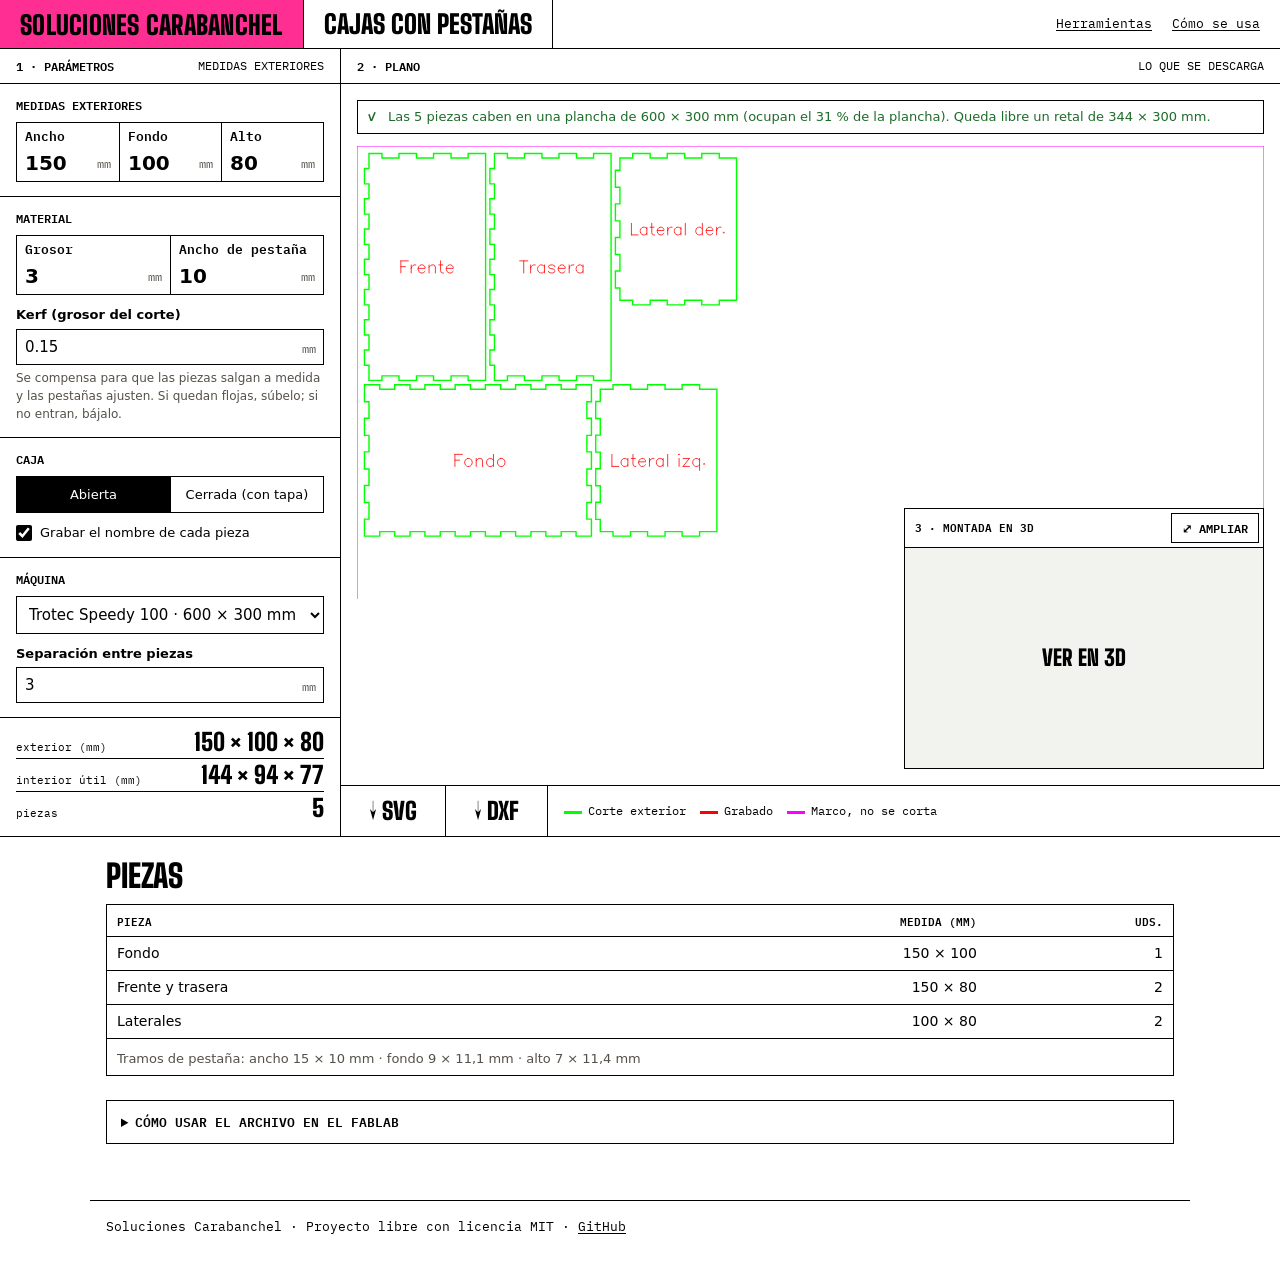
==== commit 8574a28f: "Cajas: nombres en fuente de trazo único, marco continuo, abierta por defecto - Los nombres de las pi" ====
--- a/cajas/index.html
+++ b/cajas/index.html
@@ -20,8 +20,8 @@
   <style>
     /* Solo lo propio de cajas: grosor de línea de cada capa en la vista previa */
     .lienzo .corte path { stroke-width: 1.4px; }
-    .lienzo .grabado text { stroke-width: 0.6px; }
-    .lienzo .marco rect { stroke-width: 1px; stroke-dasharray: 6 4; }
+    .lienzo .grabado path { stroke-width: 0.8px; }
+    .lienzo .marco rect { stroke-width: 1px; }
     .detalles { padding-top: 24px; }
   </style>
 </head>
@@ -63,8 +63,8 @@
           <fieldset>
             <legend>Caja</legend>
             <div class="opciones" role="radiogroup" aria-label="Tipo de caja">
-              <label><input type="radio" name="tapa" value="si" checked> Cerrada (con tapa)</label>
-              <label><input type="radio" name="tapa" value="no"> Abierta</label>
+              <label><input type="radio" name="tapa" value="no" checked> Abierta</label>
+              <label><input type="radio" name="tapa" value="si"> Cerrada (con tapa)</label>
             </div>
             <label class="check separado"><input type="checkbox" name="etiquetas" checked> Grabar el nombre de cada pieza</label>
           </fieldset>
@@ -107,7 +107,7 @@
           </div>
         </div>
         <div class="barra-descargas">
-          <button class="boton" id="descargar" type="button">↓ SVG</button>
+          <button class="boton secundario" id="descargar" type="button">↓ SVG</button>
           <button class="boton secundario" id="descargarDXF" type="button">↓ DXF</button>
           <div class="leyenda" id="leyenda">
             <span><i class="capa-corte-ext"></i>Corte exterior</span>
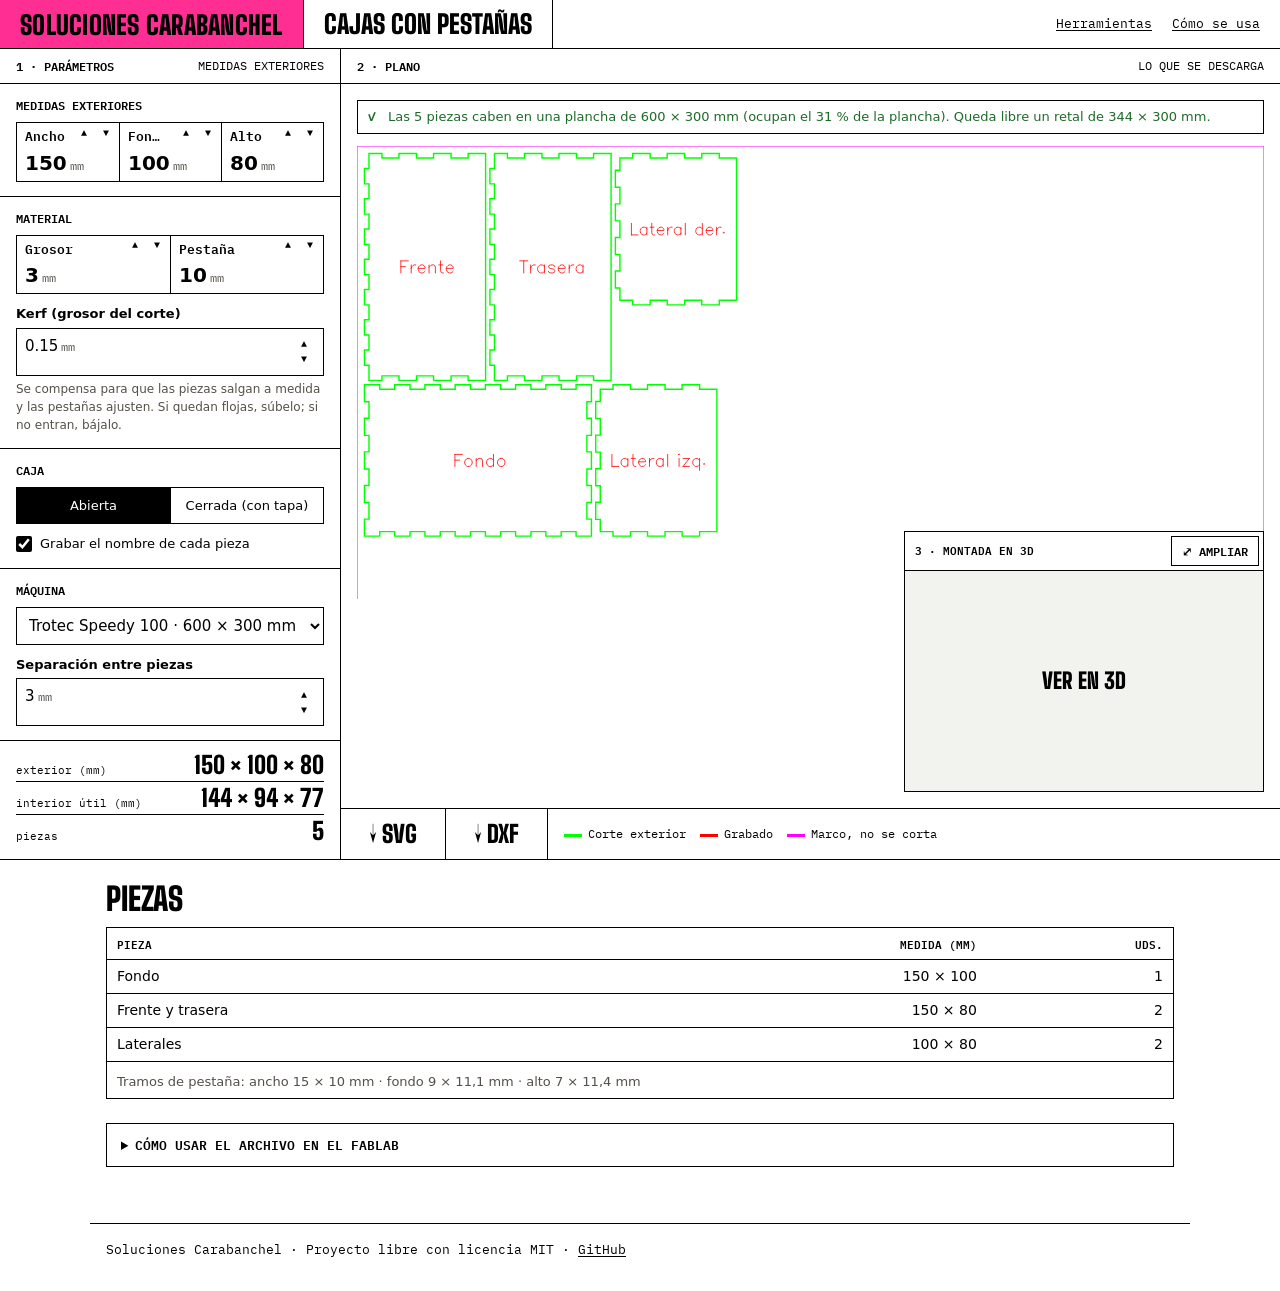
==== commit bd3c026a: "Flechas que repiten al mantener pulsado y cifras largas que caben - Mantener pulsada una flecha sube" ====
--- a/cajas/index.html
+++ b/cajas/index.html
@@ -52,7 +52,7 @@
             <legend>Material</legend>
             <div class="campos dos">
               <label>Grosor <span class="unidad"><input type="number" name="grosor" value="3" min="0.5" step="0.1" inputmode="decimal" list="grosores"></span></label>
-              <label>Ancho de pestaña <span class="unidad"><input type="number" name="pestana" value="10" min="2" step="0.5" inputmode="decimal"></span></label>
+              <label>Pestaña <span class="unidad"><input type="number" name="pestana" value="10" min="2" step="0.5" inputmode="decimal"></span></label>
             </div>
             <datalist id="grosores"><option value="2"><option value="3"><option value="4"><option value="5"><option value="6"></datalist>
             <label class="separado">Kerf (grosor del corte) <span class="unidad"><input type="number" name="kerf" value="0.15" min="0" max="1" step="0.01" inputmode="decimal"></span>
--- a/estilos.css
+++ b/estilos.css
@@ -150,7 +150,7 @@
 .panel legend + * { clear: both; }
 .campos { display: grid; grid-template-columns: repeat(3, minmax(0, 1fr)); border: var(--raya); }
 .campos.dos { grid-template-columns: repeat(2, minmax(0, 1fr)); }
-.campos > label { padding: 4px 8px 6px; font-family: var(--mono); font-size: 11px; font-weight: 400; gap: 0; }
+.campos > label { position: relative; padding: 4px 8px 6px; font-family: var(--mono); font-size: 11px; font-weight: 400; gap: 0; }
 .campos > label + label { border-left: var(--raya); }
 .campos > label input { border: 0 !important; padding: 0 !important; font: 600 20px var(--texto) !important; background: transparent !important; outline: 0; }
 .campos > label:focus-within { background: var(--acento); }
@@ -161,11 +161,34 @@
   border-radius: 0; background: var(--papel); color: var(--tinta); min-width: 0;
 }
 .panel input:focus-visible, .panel select:focus-visible { outline: 3px solid var(--acento); outline-offset: 0; }
-.unidad { position: relative; display: block; }
-.unidad input { padding-right: 34px; }
-.unidad::after { content: attr(data-unidad); position: absolute; right: 8px; bottom: 9px; font: 12px var(--mono); color: var(--suave); pointer-events: none; }
+/* Campo con unidad: la unidad va pegada a la cifra. La caja que se ve es .unidad;
+   el input se ajusta al ancho de lo escrito (field-sizing, o comun/unidades.js). */
+.unidad { display: flex; align-items: baseline; gap: 3px; cursor: text; }
+.panel .unidad { border: var(--raya); padding: 8px; background: var(--papel); }
+.panel .unidad:focus-within { outline: 3px solid var(--acento); outline-offset: 0; }
+.panel .unidad input {
+  field-sizing: content; width: auto; min-width: 1ch; max-width: 100%; flex: 0 1 auto;
+  border: 0; padding: 0; background: transparent; outline: 0; appearance: textfield; -moz-appearance: textfield;
+}
+.unidad input::-webkit-inner-spin-button, .unidad input::-webkit-outer-spin-button { -webkit-appearance: none; margin: 0; }
+.unidad input::-webkit-calendar-picker-indicator { display: none !important; }
+.unidad::after { content: attr(data-unidad); font: 12px var(--mono); color: var(--suave); white-space: nowrap; }
 .unidad:not([data-unidad])::after { content: 'mm'; }
-.campos .unidad::after { bottom: 4px; right: 0; }
+.unidad .flechas { order: 3; margin-left: auto; align-self: center; display: flex; flex-direction: column; }
+.unidad::after { order: 2; }
+.unidad .flechas button {
+  display: block; width: 22px; height: 15px; touch-action: none; user-select: none; -webkit-user-select: none; padding: 0; border: 0; background: transparent;
+  font: 10px/1 var(--mono); color: var(--tinta); cursor: pointer;
+}
+.unidad .flechas button:hover { background: var(--acento); color: var(--acento-texto); }
+.campos .unidad { border: 0; padding: 0; background: transparent; }
+.campos .unidad:focus-within { outline: 0; }
+/* En las celdas, las flechas van arriba a la derecha, junto al nombre, y la cifra
+   tiene todo el ancho; si es larga, la letra baja un poco. */
+.campos .unidad .flechas { position: absolute; top: 2px; right: 2px; flex-direction: row; }
+.campos .unidad.largo input { font-size: 16px !important; }
+.campos .nombre-campo { display: block; padding-right: 46px; white-space: nowrap; overflow: hidden; text-overflow: ellipsis; }
+.unidad input { min-width: 0; }
 .opciones { display: grid; grid-auto-flow: column; grid-auto-columns: minmax(0, 1fr); border: var(--raya); }
 .panel .opciones label { flex-direction: row; align-items: center; justify-content: center; gap: 6px; font-weight: 500; padding: 8px; cursor: pointer; text-align: center; }
 .panel .opciones label + label { border-left: var(--raya); }
@@ -201,6 +224,9 @@
 .lienzo { background: var(--papel); overflow: hidden; }
 .lienzo svg { display: block; width: 100%; height: auto; max-height: 64vh; }
 .lienzo svg * { vector-effect: non-scaling-stroke; }
+/* Varias planchas: una figura por plancha */
+.lienzo .plancha { margin: 0 0 16px; }
+.lienzo .plancha figcaption { font: 12px var(--mono); text-transform: uppercase; margin: 0 0 4px; }
 
 /* Leyenda de capas: <span><i class="capa-corte-ext"></i>…</span> */
 .leyenda { display: flex; gap: 14px; flex-wrap: wrap; font: 12px var(--mono); margin: 10px 0; }
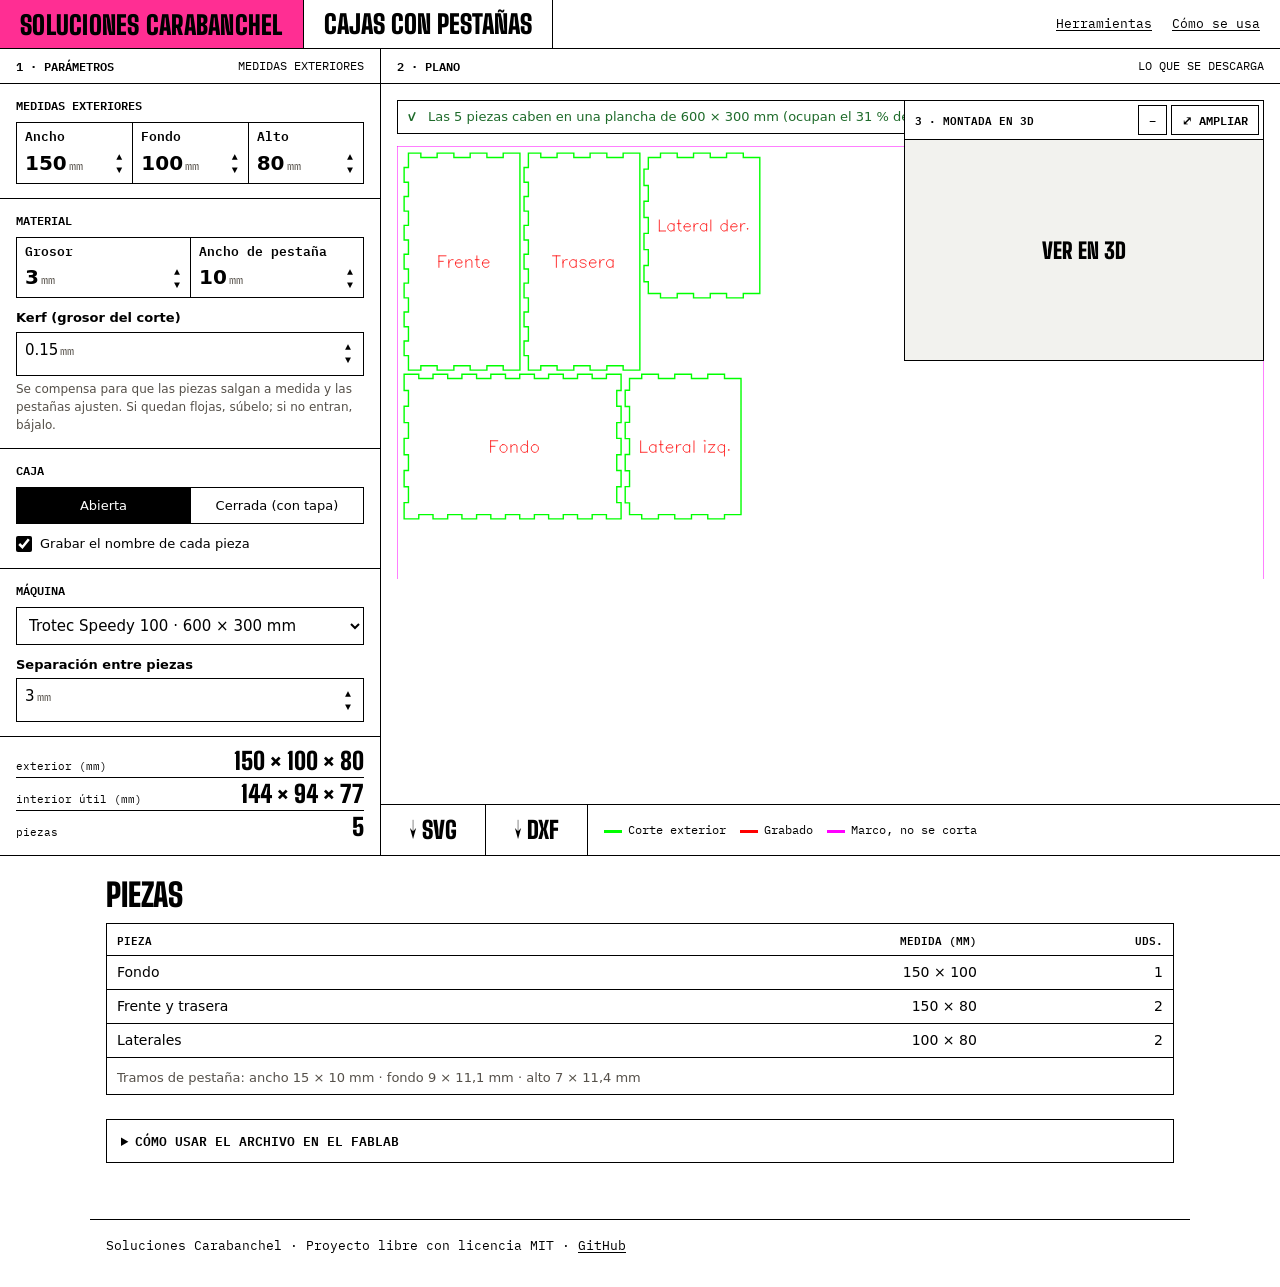
==== commit 70503501: "Ventanita 3D movible y minimizable; flechas de nuevo junto a la cifra - La vista 3D se mueve arrastr" ====
--- a/cajas/index.html
+++ b/cajas/index.html
@@ -52,7 +52,7 @@
             <legend>Material</legend>
             <div class="campos dos">
               <label>Grosor <span class="unidad"><input type="number" name="grosor" value="3" min="0.5" step="0.1" inputmode="decimal" list="grosores"></span></label>
-              <label>Pestaña <span class="unidad"><input type="number" name="pestana" value="10" min="2" step="0.5" inputmode="decimal"></span></label>
+              <label>Ancho de pestaña <span class="unidad"><input type="number" name="pestana" value="10" min="2" step="0.5" inputmode="decimal"></span></label>
             </div>
             <datalist id="grosores"><option value="2"><option value="3"><option value="4"><option value="5"><option value="6"></datalist>
             <label class="separado">Kerf (grosor del corte) <span class="unidad"><input type="number" name="kerf" value="0.15" min="0" max="1" step="0.01" inputmode="decimal"></span>
@@ -93,8 +93,11 @@
           <div class="lienzo" id="lienzo"></div>
 
           <div class="ventana3d" id="ventana3d">
-            <div class="zona-cab"><span>3 · Montada en 3D</span>
-              <button class="boton secundario mini" type="button" id="ampliar3d" aria-expanded="false">⤢ Ampliar</button>
+            <div class="zona-cab asa" title="Arrastra para mover"><span>3 · Montada en 3D</span>
+              <span class="botones-ventana">
+                <button class="boton secundario mini" type="button" id="minimizar3d" aria-expanded="true" aria-label="Minimizar la vista 3D">–</button>
+                <button class="boton secundario mini" type="button" id="ampliar3d" aria-expanded="false">⤢ Ampliar</button>
+              </span>
             </div>
             <div class="lienzo3d" id="vista3d">
               <button class="abrir3d" type="button" id="abrir3d">Ver en 3D</button>
--- a/estilos.css
+++ b/estilos.css
@@ -97,7 +97,7 @@
    1 · Parámetros (izquierda)  |  2 · Visor del documento (grande)
                                |      con 3 · 3D en una ventanita
    En móvil: visor arriba, parámetros debajo, descargas fijas abajo. */
-.marco-app { display: grid; grid-template-columns: 340px minmax(0, 1fr); border-bottom: var(--raya); }
+.marco-app { display: grid; grid-template-columns: 380px minmax(0, 1fr); border-bottom: var(--raya); }
 .zona { min-width: 0; display: flex; flex-direction: column; }
 .zona + .zona { border-left: var(--raya); }
 .zona-cab {
@@ -109,7 +109,7 @@
 .visor { position: relative; flex-grow: 1; padding: 16px; min-height: 420px; display: flex; flex-direction: column; gap: 12px; }
 
 .ventana3d {
-  position: absolute; right: 16px; bottom: 16px; width: min(360px, 45%);
+  position: absolute; right: 16px; top: 16px; width: min(360px, 45%);
   background: var(--gris); border: var(--raya); display: flex; flex-direction: column; z-index: 2;
 }
 .ventana3d .zona-cab { background: var(--papel); padding: 4px 4px 4px 10px; font-size: 11px; }
@@ -118,6 +118,14 @@
 .ventana3d.amplia .lienzo3d { height: auto; flex: 1 1 0; min-height: 0; overflow: hidden; }
 .ventana3d .controles3d { display: none; align-items: center; gap: 10px; flex-wrap: wrap; padding: 8px 10px; border-top: var(--raya); background: var(--papel); font-family: var(--mono); font-size: 12px; }
 .ventana3d.amplia .controles3d { display: flex; }
+.ventana3d .asa { cursor: grab; touch-action: none; user-select: none; }
+.ventana3d.arrastrando .asa { cursor: grabbing; }
+.ventana3d.amplia .asa { cursor: default; }
+.ventana3d.minima { width: 240px; }
+.ventana3d.minima .lienzo3d, .ventana3d.minima .controles3d { display: none; }
+.ventana3d.minima .zona-cab { border-bottom: 0; }
+.botones-ventana { display: flex; gap: 4px; }
+.botones-ventana .boton.mini { min-width: 28px; }
 .controles3d input[type=range] { width: 180px; accent-color: var(--tinta); }
 .lienzo3d { position: relative; }
 .lienzo3d .abrir3d { position: absolute; inset: 0; width: 100%; border: 0; background: transparent; cursor: pointer; font: 900 22px var(--titulos); text-transform: uppercase; }
@@ -134,7 +142,8 @@
   .zona + .zona { border-left: 0; }
   .zona.salida { border-bottom: var(--raya); }
   .visor { min-height: 0; }
-  .ventana3d, .ventana3d.amplia { position: static; width: auto; }
+  .ventana3d, .ventana3d.amplia, .ventana3d.minima { position: static; width: auto; }
+  .ventana3d .asa { cursor: default; }
   .ventana3d .lienzo3d { height: 240px; }
   .ventana3d.amplia .lienzo3d { height: 70vh; }
   .barra-descargas { position: fixed; left: 0; right: 0; bottom: 0; z-index: 5; }
@@ -150,7 +159,7 @@
 .panel legend + * { clear: both; }
 .campos { display: grid; grid-template-columns: repeat(3, minmax(0, 1fr)); border: var(--raya); }
 .campos.dos { grid-template-columns: repeat(2, minmax(0, 1fr)); }
-.campos > label { position: relative; padding: 4px 8px 6px; font-family: var(--mono); font-size: 11px; font-weight: 400; gap: 0; }
+.campos > label { padding: 4px 6px 6px 8px; font-family: var(--mono); font-size: 11px; font-weight: 400; gap: 0; }
 .campos > label + label { border-left: var(--raya); }
 .campos > label input { border: 0 !important; padding: 0 !important; font: 600 20px var(--texto) !important; background: transparent !important; outline: 0; }
 .campos > label:focus-within { background: var(--acento); }
@@ -163,7 +172,7 @@
 .panel input:focus-visible, .panel select:focus-visible { outline: 3px solid var(--acento); outline-offset: 0; }
 /* Campo con unidad: la unidad va pegada a la cifra. La caja que se ve es .unidad;
    el input se ajusta al ancho de lo escrito (field-sizing, o comun/unidades.js). */
-.unidad { display: flex; align-items: baseline; gap: 3px; cursor: text; }
+.unidad { display: flex; align-items: baseline; gap: 2px; cursor: text; }
 .panel .unidad { border: var(--raya); padding: 8px; background: var(--papel); }
 .panel .unidad:focus-within { outline: 3px solid var(--acento); outline-offset: 0; }
 .panel .unidad input {
@@ -172,22 +181,17 @@
 }
 .unidad input::-webkit-inner-spin-button, .unidad input::-webkit-outer-spin-button { -webkit-appearance: none; margin: 0; }
 .unidad input::-webkit-calendar-picker-indicator { display: none !important; }
-.unidad::after { content: attr(data-unidad); font: 12px var(--mono); color: var(--suave); white-space: nowrap; }
+.unidad::after { content: attr(data-unidad); font: 12px var(--mono); color: var(--suave); white-space: nowrap; flex: none; }
 .unidad:not([data-unidad])::after { content: 'mm'; }
-.unidad .flechas { order: 3; margin-left: auto; align-self: center; display: flex; flex-direction: column; }
+.unidad .flechas { order: 3; margin-left: auto; padding-left: 2px; align-self: center; display: flex; flex-direction: column; flex: none; }
 .unidad::after { order: 2; }
 .unidad .flechas button {
-  display: block; width: 22px; height: 15px; touch-action: none; user-select: none; -webkit-user-select: none; padding: 0; border: 0; background: transparent;
+  display: block; width: 14px; height: 13px; touch-action: none; user-select: none; -webkit-user-select: none; padding: 0; border: 0; background: transparent;
   font: 10px/1 var(--mono); color: var(--tinta); cursor: pointer;
 }
 .unidad .flechas button:hover { background: var(--acento); color: var(--acento-texto); }
 .campos .unidad { border: 0; padding: 0; background: transparent; }
 .campos .unidad:focus-within { outline: 0; }
-/* En las celdas, las flechas van arriba a la derecha, junto al nombre, y la cifra
-   tiene todo el ancho; si es larga, la letra baja un poco. */
-.campos .unidad .flechas { position: absolute; top: 2px; right: 2px; flex-direction: row; }
-.campos .unidad.largo input { font-size: 16px !important; }
-.campos .nombre-campo { display: block; padding-right: 46px; white-space: nowrap; overflow: hidden; text-overflow: ellipsis; }
 .unidad input { min-width: 0; }
 .opciones { display: grid; grid-auto-flow: column; grid-auto-columns: minmax(0, 1fr); border: var(--raya); }
 .panel .opciones label { flex-direction: row; align-items: center; justify-content: center; gap: 6px; font-weight: 500; padding: 8px; cursor: pointer; text-align: center; }
